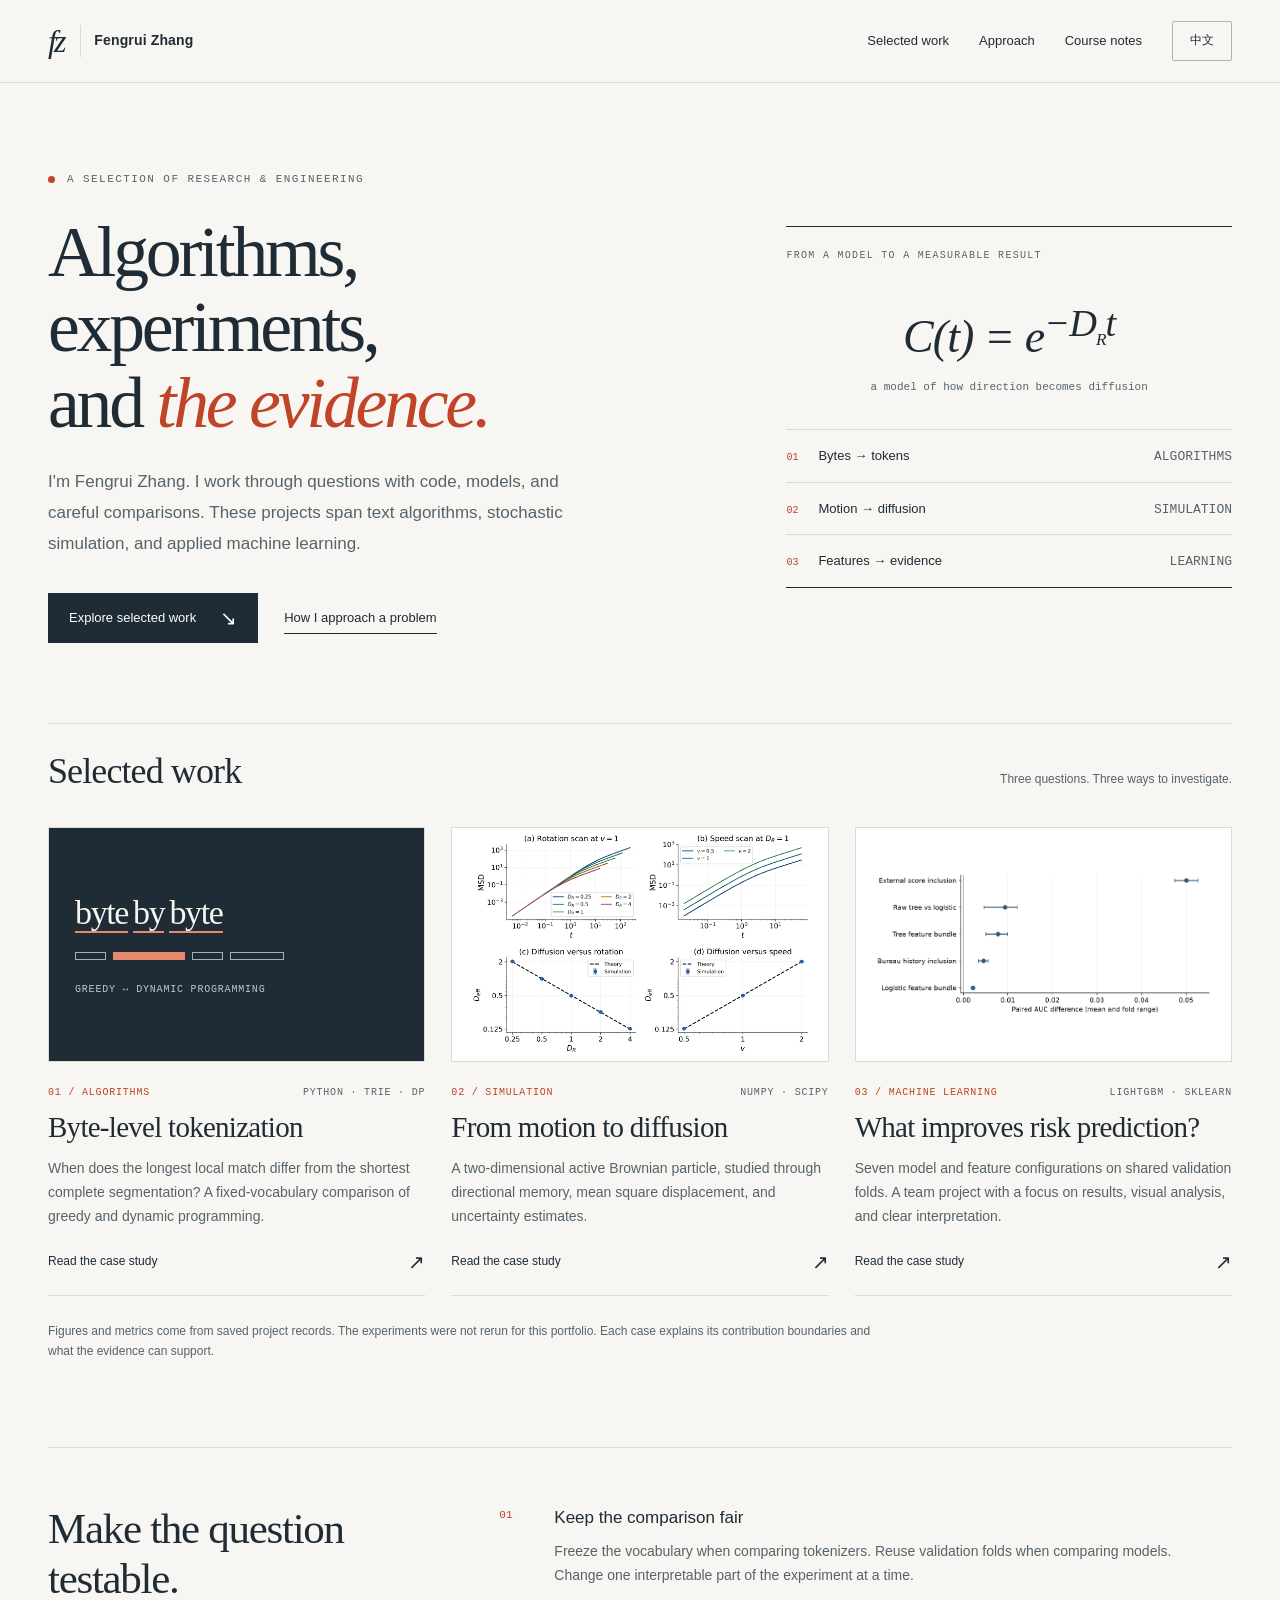
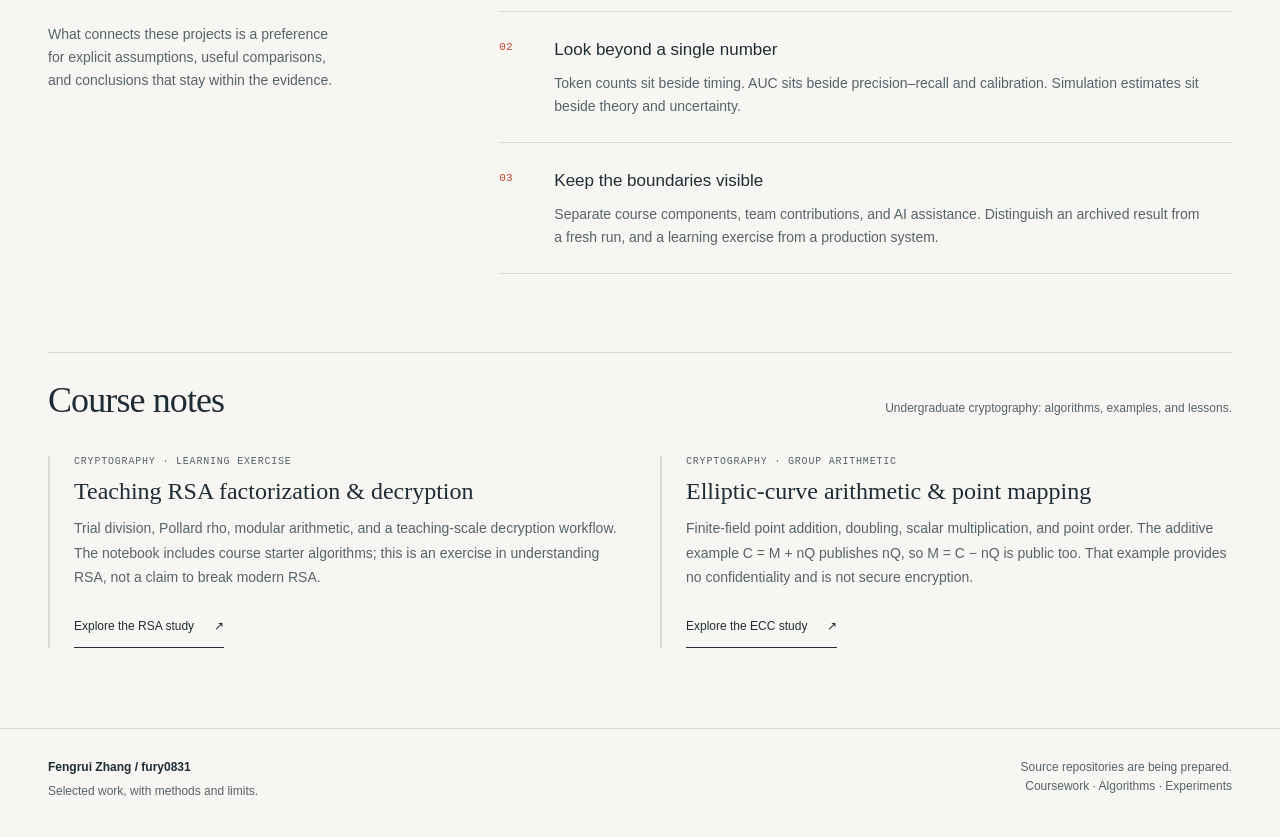
==== index.html @ 720e9038 "Publish approved bilingual portfolio" ====
<!doctype html>
<html lang="en"><head>
<meta charset="utf-8"><meta name="viewport" content="width=device-width, initial-scale=1">
<meta name="color-scheme" content="light">
<meta name="description" content="Selected work by Fengrui Zhang: tokenization algorithms, active Brownian particle simulation, and Home Credit model analysis." data-en="Selected work by Fengrui Zhang: tokenization algorithms, active Brownian particle simulation, and Home Credit model analysis." data-zh="Fengrui Zhang 的研究与工程作品：分词算法、主动布朗粒子模拟与 Home Credit 模型分析。">
<title>Fengrui Zhang — Selected work</title>
<link rel="icon" type="image/svg+xml" href="assets/favicon.svg">
<link rel="stylesheet" href="styles.css"><script src="app.js" defer></script>
</head><body data-title-en="Fengrui Zhang — Selected work" data-title-zh="Fengrui Zhang — 研究与工程作品集">
<a class="skip" href="#main"><span data-lang="en" lang="en">Skip to content</span><span data-lang="zh" lang="zh-CN">跳至正文</span></a>
<header class="site-header"><div class="wrap header-inner">
<a class="brand" href="index.html" aria-label="Fengrui Zhang — home" data-label-en="Fengrui Zhang — home" data-label-zh="Fengrui Zhang — 首页"><span class="brand-mark" aria-hidden="true">fz</span><span class="brand-name">Fengrui Zhang</span></a>
<nav class="main-nav" id="main-nav" aria-label="Main navigation" data-label-en="Main navigation" data-label-zh="主导航">
<a href="index.html#work"><span data-lang="en" lang="en">Selected work</span><span data-lang="zh" lang="zh-CN">精选项目</span></a><a href="index.html#approach"><span data-lang="en" lang="en">Approach</span><span data-lang="zh" lang="zh-CN">研究方法</span></a><a href="index.html#coursework"><span data-lang="en" lang="en">Course notes</span><span data-lang="zh" lang="zh-CN">课程专题</span></a>
</nav>
<button class="lang-toggle" type="button" data-language-toggle aria-label="切换为中文" lang="zh-CN">中文</button>
<button class="menu-toggle" type="button" data-menu-toggle aria-controls="main-nav" aria-expanded="false" aria-label="Open or close navigation"><svg width="20" height="20" viewBox="0 0 20 20" aria-hidden="true"><path d="M2 5h16M2 10h16M2 15h16" stroke="currentColor" stroke-width="1.5"/></svg></button>
</div></header>
<noscript><p class="no-js-message">This page is available in English without JavaScript. Enable JavaScript for the Chinese translation and mobile menu. / 开启 JavaScript 可使用中文切换与手机导航。</p></noscript>
<main id="main" class="wrap" tabindex="-1">
<section class="hero" aria-labelledby="hero-title"><div><div class="eyebrow"><span data-lang="en" lang="en">A selection of research & engineering</span><span data-lang="zh" lang="zh-CN">研究与工程作品选集</span></div><h1 id="hero-title"><span data-lang="en" lang="en">Algorithms,<br>experiments,<br>and <em>the evidence.</em></span><span data-lang="zh" lang="zh-CN">从算法与实验，<br>走向<em>有依据的结论。</em></span></h1><p class="hero-intro"><span data-lang="en" lang="en">I'm Fengrui Zhang. I work through questions with code, models, and careful comparisons. These projects span text algorithms, stochastic simulation, and applied machine learning.</span><span data-lang="zh" lang="zh-CN">我是 Fengrui Zhang。我用代码、模型和对照实验研究问题。这里记录字节级分词、随机过程模拟与应用机器学习中的探索。</span></p><div class="hero-actions"><a class="button" href="#work"><span data-lang="en" lang="en">Explore selected work</span><span data-lang="zh" lang="zh-CN">浏览精选项目</span><span class="arrow" aria-hidden="true">↘</span></a><a class="text-link" href="#approach"><span data-lang="en" lang="en">How I approach a problem</span><span data-lang="zh" lang="zh-CN">我如何研究问题</span></a></div></div><div class="index-board"><div class="board-label"><span data-lang="en" lang="en">From a model to a measurable result</span><span data-lang="zh" lang="zh-CN">从模型到可衡量的结果</span></div><div class="board-equation" aria-label="Direction correlation C of t equals exponential of minus rotational diffusion rate times t" data-label-en="Direction correlation C of t equals exponential of minus rotational diffusion rate times t" data-label-zh="方向自相关 C(t) 等于 e 的负旋转扩散率乘时间次方">C(t) = e<sup>−D<sub>R</sub>t</sup></div><div class="board-note"><span data-lang="en" lang="en">a model of how direction becomes diffusion</span><span data-lang="zh" lang="zh-CN">方向的随机变化，如何带来扩散</span></div><a class="board-row" href="projects/tokenizer.html"><b>01</b><span><span data-lang="en" lang="en">Bytes → tokens</span><span data-lang="zh" lang="zh-CN">字节 → token</span></span><small><span data-lang="en" lang="en">ALGORITHMS</span><span data-lang="zh" lang="zh-CN">算法</span></small></a><a class="board-row" href="projects/active-brownian.html"><b>02</b><span><span data-lang="en" lang="en">Motion → diffusion</span><span data-lang="zh" lang="zh-CN">运动 → 扩散</span></span><small><span data-lang="en" lang="en">SIMULATION</span><span data-lang="zh" lang="zh-CN">模拟</span></small></a><a class="board-row" href="projects/home-credit.html"><b>03</b><span><span data-lang="en" lang="en">Features → evidence</span><span data-lang="zh" lang="zh-CN">特征 → 证据</span></span><small><span data-lang="en" lang="en">LEARNING</span><span data-lang="zh" lang="zh-CN">机器学习</span></small></a></div></section>
<section class="work" id="work" aria-labelledby="work-title"><div class="section-head"><h2 id="work-title"><span data-lang="en" lang="en">Selected work</span><span data-lang="zh" lang="zh-CN">精选项目</span></h2><p><span data-lang="en" lang="en">Three questions. Three ways to investigate.</span><span data-lang="zh" lang="zh-CN">三个问题，三种研究路径。</span></p></div><div class="project-grid">
<a class="project-card" href="projects/tokenizer.html"><div class="card-visual token-visual" aria-hidden="true"><div class="token-word"><span>byte</span><span>by</span><span>byte</span></div><div class="token-route"><i></i><i></i><i></i><i></i></div><div class="token-caption">GREEDY ↔ DYNAMIC PROGRAMMING</div></div><div class="card-meta"><b>01 / <span data-lang="en" lang="en">Algorithms</span><span data-lang="zh" lang="zh-CN">算法</span></b><span>Python · Trie · DP</span></div><h3><span data-lang="en" lang="en">Byte-level tokenization</span><span data-lang="zh" lang="zh-CN">字节级分词</span></h3><p><span data-lang="en" lang="en">When does the longest local match differ from the shortest complete segmentation? A fixed-vocabulary comparison of greedy and dynamic programming.</span><span data-lang="zh" lang="zh-CN">局部最长匹配，是否也带来全局最少 token？在固定词表下比较贪心与动态规划的取舍。</span></p><div class="card-footer"><span><span data-lang="en" lang="en">Read the case study</span><span data-lang="zh" lang="zh-CN">阅读案例</span></span><span class="arrow" aria-hidden="true">↗</span></div></a>
<a class="project-card" href="projects/active-brownian.html"><div class="card-visual"><img src="assets/abp-msd.png" loading="eager" alt="Saved simulation curves and theoretical diffusion scaling for an active Brownian particle." data-alt-en="Saved simulation curves and theoretical diffusion scaling for an active Brownian particle." data-alt-zh="主动布朗粒子的已有模拟曲线与理论扩散标度对照图。"></div><div class="card-meta"><b>02 / <span data-lang="en" lang="en">Simulation</span><span data-lang="zh" lang="zh-CN">随机模拟</span></b><span>NumPy · SciPy</span></div><h3><span data-lang="en" lang="en">From motion to diffusion</span><span data-lang="zh" lang="zh-CN">从运动到扩散</span></h3><p><span data-lang="en" lang="en">A two-dimensional active Brownian particle, studied through directional memory, mean square displacement, and uncertainty estimates.</span><span data-lang="zh" lang="zh-CN">通过方向记忆、均方位移与不确定性估计，研究二维主动布朗粒子的扩散行为。</span></p><div class="card-footer"><span><span data-lang="en" lang="en">Read the case study</span><span data-lang="zh" lang="zh-CN">阅读案例</span></span><span class="arrow" aria-hidden="true">↗</span></div></a>
<a class="project-card" href="projects/home-credit.html"><div class="card-visual"><img src="assets/credit-feature-gains.png" loading="eager" alt="Paired ROC-AUC gains from five model and feature comparisons in Home Credit." data-alt-en="Paired ROC-AUC gains from five model and feature comparisons in Home Credit." data-alt-zh="Home Credit 五项模型与特征对照的配对 ROC-AUC 增益。"></div><div class="card-meta"><b>03 / <span data-lang="en" lang="en">Machine learning</span><span data-lang="zh" lang="zh-CN">机器学习</span></b><span>LightGBM · sklearn</span></div><h3><span data-lang="en" lang="en">What improves risk prediction?</span><span data-lang="zh" lang="zh-CN">什么改善了风险预测？</span></h3><p><span data-lang="en" lang="en">Seven model and feature configurations on shared validation folds. A team project with a focus on results, visual analysis, and clear interpretation.</span><span data-lang="zh" lang="zh-CN">在相同验证划分上比较七种模型与特征配置。团队项目中，我负责结果分析、图表与成果整合。</span></p><div class="card-footer"><span><span data-lang="en" lang="en">Read the case study</span><span data-lang="zh" lang="zh-CN">阅读案例</span></span><span class="arrow" aria-hidden="true">↗</span></div></a>
</div><p class="work-note"><span data-lang="en" lang="en">Figures and metrics come from saved project records. The experiments were not rerun for this portfolio. Each case explains its contribution boundaries and what the evidence can support.</span><span data-lang="zh" lang="zh-CN">图表与指标来自项目已有记录；制作作品集时未重新运行实验。各案例均说明贡献范围，以及现有证据能支持的结论。</span></p></section>
<section class="practice" id="approach" aria-labelledby="approach-title"><div><h2 id="approach-title"><span data-lang="en" lang="en">Make the question<br>testable.</span><span data-lang="zh" lang="zh-CN">让问题<br>可以被检验。</span></h2><p class="practice-intro"><span data-lang="en" lang="en">What connects these projects is a preference for explicit assumptions, useful comparisons, and conclusions that stay within the evidence.</span><span data-lang="zh" lang="zh-CN">这些项目共同关注明确的假设、有意义的对照，以及与证据相称的结论。</span></p></div><div>
<div class="principle"><span>01</span><div><h3><span data-lang="en" lang="en">Keep the comparison fair</span><span data-lang="zh" lang="zh-CN">让对照公平</span></h3><p><span data-lang="en" lang="en">Freeze the vocabulary when comparing tokenizers. Reuse validation folds when comparing models. Change one interpretable part of the experiment at a time.</span><span data-lang="zh" lang="zh-CN">比较分词策略时固定词表，比较模型时共用验证划分，让实验的变化具有可解释性。</span></p></div></div>
<div class="principle"><span>02</span><div><h3><span data-lang="en" lang="en">Look beyond a single number</span><span data-lang="zh" lang="zh-CN">不只看一个数字</span></h3><p><span data-lang="en" lang="en">Token counts sit beside timing. AUC sits beside precision–recall and calibration. Simulation estimates sit beside theory and uncertainty.</span><span data-lang="zh" lang="zh-CN">token 数与耗时一起看，AUC 与精确率、召回率和校准一起看，模拟估计与理论及不确定性一起看。</span></p></div></div>
<div class="principle"><span>03</span><div><h3><span data-lang="en" lang="en">Keep the boundaries visible</span><span data-lang="zh" lang="zh-CN">说明工作的边界</span></h3><p><span data-lang="en" lang="en">Separate course components, team contributions, and AI assistance. Distinguish an archived result from a fresh run, and a learning exercise from a production system.</span><span data-lang="zh" lang="zh-CN">区分课程复用、团队贡献和 AI 辅助；分清已有结果与新运行，也分清学习实验与生产系统。</span></p></div></div>
</div></section>
<section class="coursework" id="coursework" aria-labelledby="course-title"><div class="section-head"><h2 id="course-title"><span data-lang="en" lang="en">Course notes</span><span data-lang="zh" lang="zh-CN">课程专题</span></h2><p><span data-lang="en" lang="en">Undergraduate cryptography: algorithms, examples, and lessons.</span><span data-lang="zh" lang="zh-CN">本科密码学：算法、示例与学习反思。</span></p></div><div class="course-grid"><article class="course-item"><div class="course-label"><span data-lang="en" lang="en">Cryptography · Learning exercise</span><span data-lang="zh" lang="zh-CN">密码学 · 学习实验</span></div><h3><span data-lang="en" lang="en">Teaching RSA factorization & decryption</span><span data-lang="zh" lang="zh-CN">教学 RSA 分解与解密</span></h3><p><span data-lang="en" lang="en">Trial division, Pollard rho, modular arithmetic, and a teaching-scale decryption workflow. The notebook includes course starter algorithms; this is an exercise in understanding RSA, not a claim to break modern RSA.</span><span data-lang="zh" lang="zh-CN">试除、Pollard rho、模运算与教学规模的解密流程。Notebook 包含课程起始算法，用于理解 RSA，不代表能够攻破现代 RSA。</span></p><a class="course-link" href="projects/rsa.html"><span data-lang="en" lang="en">Explore the RSA study</span><span data-lang="zh" lang="zh-CN">阅读 RSA 专题</span><span aria-hidden="true">↗</span></a></article><article class="course-item"><div class="course-label"><span data-lang="en" lang="en">Cryptography · Group arithmetic</span><span data-lang="zh" lang="zh-CN">密码学 · 群运算</span></div><h3><span data-lang="en" lang="en">Elliptic-curve arithmetic & point mapping</span><span data-lang="zh" lang="zh-CN">椭圆曲线群运算与点映射</span></h3><p><span data-lang="en" lang="en">Finite-field point addition, doubling, scalar multiplication, and point order. The additive example C = M + nQ publishes nQ, so M = C − nQ is public too. That example provides no confidentiality and is not secure encryption.</span><span data-lang="zh" lang="zh-CN">有限域点加、倍点、标量乘与点阶计算。加法示例 C = M + nQ 中的 nQ 是公开的，因此任何人都可计算 M = C − nQ；该示例不提供保密性。</span></p><a class="course-link" href="projects/ecc.html"><span data-lang="en" lang="en">Explore the ECC study</span><span data-lang="zh" lang="zh-CN">阅读 ECC 专题</span><span aria-hidden="true">↗</span></a></article></div></section>
</main>
<footer class="site-footer"><div class="wrap footer-inner"><div><div class="footer-name">Fengrui Zhang <span aria-hidden="true">/</span> fury0831</div><div class="footer-note"><span data-lang="en" lang="en">Selected work, with methods and limits.</span><span data-lang="zh" lang="zh-CN">呈现作品，也说明方法与边界。</span></div></div><div class="footer-end"><span data-lang="en" lang="en">Source repositories are being prepared.</span><span data-lang="zh" lang="zh-CN">源码仓库正在整理。</span><br><span data-lang="en" lang="en">Coursework · Algorithms · Experiments</span><span data-lang="zh" lang="zh-CN">课程研究 · 算法 · 实验</span></div></div></footer>
</body></html>
---- styles.css ----
@font-face{font-family:LocalSerif;src:local('Iowan Old Style'),local('Palatino Linotype'),local('Georgia');font-display:swap}
:root{--paper:#f7f6f2;--white:#fff;--ink:#202c35;--muted:#56636b;--line:#d7dcd9;--accent:#bf4428;--blue:#315c76;--soft:#e8eeed;--serif:LocalSerif,Georgia,'Songti SC',serif;--sans:-apple-system,BlinkMacSystemFont,'Segoe UI','PingFang SC','Microsoft YaHei',sans-serif;--mono:'SFMono-Regular',Consolas,monospace;scroll-behavior:smooth;scroll-padding-top:100px}
*{box-sizing:border-box}body{margin:0;background:var(--paper);color:var(--ink);font:16px/1.65 var(--sans);-webkit-font-smoothing:antialiased}html[lang=en] [data-lang=zh],html[lang=zh-CN] [data-lang=en]{display:none!important}a{color:inherit;text-decoration:none}button{font:inherit;color:inherit}button,a{-webkit-tap-highlight-color:transparent}button{cursor:pointer}a:focus-visible,button:focus-visible,summary:focus-visible{outline:3px solid var(--accent);outline-offset:5px}img,svg{max-width:100%;height:auto}img{display:block}p,h1,h2,h3,h4,figure{margin:0}p+p{margin-top:1rem}ul{padding-left:1.2rem;margin:0}li+li{margin-top:.55rem}h1,h2,h3,h4{font-weight:500}p{text-wrap:pretty}::selection{background:#f1c4b2}.wrap{width:min(1240px,calc(100% - 96px));margin:auto}.skip{position:fixed;left:20px;top:-100px;background:var(--ink);color:white;padding:12px 20px;z-index:100}.skip:focus{top:16px}.site-header{position:sticky;top:0;z-index:20;background:rgba(247,246,242,.96);backdrop-filter:blur(12px);border-bottom:1px solid var(--line)}.header-inner{height:82px;display:flex;align-items:center;gap:30px}.brand{display:flex;align-items:center;gap:13px;margin-right:auto}.brand-mark{font:italic 32px/1 var(--serif);letter-spacing:-3px;border-right:1px solid var(--line);padding-right:17px}.brand-name{font-size:14px;font-weight:600;letter-spacing:.01em}.main-nav{display:flex;gap:30px;font-size:13px}.main-nav a{padding:8px 0;border-bottom:1px solid transparent}.main-nav a:hover{border-color:var(--accent)}.lang-toggle{border:1px solid #aab4b6;background:transparent;border-radius:2px;min-width:60px;padding:8px 13px;font-size:12px;min-height:40px}.lang-toggle:hover{background:var(--soft)}.menu-toggle{display:none;background:none;border:0;padding:10px;min-height:44px}.eyebrow{font:11px/1.5 var(--mono);text-transform:uppercase;letter-spacing:.13em;color:var(--muted);display:flex;align-items:center;gap:12px}.eyebrow:before{content:'';width:7px;height:7px;display:inline-block;background:var(--accent);border-radius:50%}.hero{display:grid;grid-template-columns:1.5fr 1fr;gap:70px;padding:88px 0 80px;align-items:center}.hero h1{font:clamp(48px,5.6vw,78px)/1.06 var(--serif);letter-spacing:-.045em;margin:26px 0}.hero h1 em{font-weight:400;color:var(--accent)}.hero-intro{max-width:540px;font-size:17px;line-height:1.8;color:var(--muted)}.hero-actions{display:flex;align-items:center;gap:26px;margin-top:34px}.button{display:inline-flex;align-items:center;justify-content:center;gap:24px;padding:13px 20px;background:var(--ink);color:white;font-size:13px;min-height:48px;border:1px solid var(--ink)}.button:hover{background:var(--blue);border-color:var(--blue)}.text-link{font-size:13px;border-bottom:1px solid currentColor;padding:5px 0}.arrow{font-size:20px;line-height:1}.index-board{border-top:1px solid var(--ink);border-bottom:1px solid var(--ink);padding:23px 0 0;position:relative}.board-label{font:10px var(--mono);text-transform:uppercase;letter-spacing:.13em;color:var(--muted)}.board-equation{font:italic 46px/1.3 var(--serif);letter-spacing:-.02em;text-align:center;padding:38px 8px 12px}.board-equation sub{font-size:45%}.board-note{text-align:center;font:11px/1.5 var(--mono);color:var(--muted);padding-bottom:34px}.board-row{display:flex;align-items:baseline;gap:20px;padding:15px 0;border-top:1px solid var(--line)}.board-row b{font:10px var(--mono);color:var(--accent)}.board-row span{font-size:13px}.board-row small{margin-left:auto;color:var(--muted);font:10px var(--mono)}.section-head{border-top:1px solid var(--line);padding-top:26px;margin-bottom:34px;display:flex;align-items:baseline;justify-content:space-between;gap:25px}.section-head h2{font:36px/1.2 var(--serif);letter-spacing:-.025em}.section-head p{font-size:12px;color:var(--muted)}.work{padding-bottom:86px}.project-grid{display:grid;grid-template-columns:repeat(3,minmax(0,1fr));gap:26px}.project-card{display:flex;flex-direction:column;border-bottom:1px solid var(--line);padding-bottom:23px}.card-visual{height:235px;background:white;display:flex;align-items:center;justify-content:center;border:1px solid var(--line);overflow:hidden;transition:border-color .2s}.card-visual img{width:100%;padding:15px}.project-card:hover .card-visual{border-color:var(--accent)}.token-visual{background:var(--ink);color:#f6f5ef;padding:26px;position:relative;align-items:flex-start;justify-content:center;flex-direction:column}.token-word{font:34px/1.2 var(--serif);letter-spacing:-.04em}.token-word span{border-bottom:2px solid #e58a6d;margin-right:5px}.token-caption{font:10px var(--mono);color:#b8c8d1;margin-top:24px;letter-spacing:.08em}.token-route{display:flex;gap:7px;margin-top:18px}.token-route i{display:block;width:31px;height:8px;border:1px solid #9eb1bc}.token-route i:nth-child(2){background:#e58a6d;border-color:#e58a6d;width:72px}.token-route i:nth-child(4){width:54px}.card-meta{display:flex;justify-content:space-between;gap:12px;margin:23px 0 11px;font:10px/1.5 var(--mono);text-transform:uppercase;letter-spacing:.08em;color:var(--muted)}.card-meta b{color:var(--accent);font-weight:400}.project-card h3{font:29px/1.15 var(--serif);letter-spacing:-.025em;margin-bottom:13px}.project-card p{font-size:14px;color:var(--muted);line-height:1.7;flex-grow:1}.card-footer{display:flex;justify-content:space-between;align-items:center;padding-top:23px;font-size:12px;font-weight:500}.work-note{margin-top:25px;max-width:850px;font-size:12px;line-height:1.7;color:var(--muted)}.practice{display:grid;grid-template-columns:.8fr 1.6fr;gap:85px;padding:56px 0 78px;border-top:1px solid var(--line)}.practice h2{font:43px/1.15 var(--serif);letter-spacing:-.03em}.practice-intro{font-size:14px;color:var(--muted);margin-top:20px;max-width:300px}.principle{display:grid;grid-template-columns:40px 1fr;gap:15px;border-bottom:1px solid var(--line);padding:0 0 24px;margin-bottom:24px}.principle:last-child{margin:0}.principle>span{font:11px var(--mono);color:var(--accent);padding-top:5px}.principle h3{font-size:17px;margin-bottom:8px}.principle p{font-size:14px;color:var(--muted);max-width:650px}.coursework{padding-bottom:80px}.course-grid{display:grid;grid-template-columns:1fr 1fr;gap:40px}.course-item{border-left:2px solid var(--line);padding-left:24px}.course-item h3{font:24px/1.2 var(--serif);margin:10px 0}.course-item p{color:var(--muted);font-size:14px;line-height:1.75}.course-label{font:10px var(--mono);color:var(--muted);letter-spacing:.08em;text-transform:uppercase}.site-footer{border-top:1px solid var(--line);padding:29px 0 35px}.footer-inner{display:flex;justify-content:space-between;gap:25px;align-items:flex-start;font-size:12px}.footer-name{font-weight:600}.footer-note{color:var(--muted);margin-top:5px}.footer-end{color:var(--muted);text-align:right}.back-link{display:inline-flex;gap:12px;align-items:center;font-size:12px;color:var(--muted);margin-top:32px}.back-link:hover{color:var(--accent)}.case-hero{padding:54px 0 49px;max-width:1000px}.case-hero h1{font:clamp(42px,5vw,68px)/1.08 var(--serif);letter-spacing:-.04em;margin:22px 0}.case-lead{font-size:19px;line-height:1.7;color:var(--muted);max-width:850px}.case-tags{display:flex;gap:10px;flex-wrap:wrap;margin-top:27px}.tag{font:10px/1.5 var(--mono);letter-spacing:.02em;padding:6px 10px;border:1px solid var(--line);border-radius:2px;color:var(--muted)}.case-overview{display:grid;grid-template-columns:1.55fr 1fr;gap:65px;border-top:1px solid var(--line);border-bottom:1px solid var(--line);padding:32px 0;margin-bottom:60px}.label{font:10px/1.6 var(--mono);text-transform:uppercase;letter-spacing:.11em;color:var(--muted);margin-bottom:12px}.case-overview p{font-size:15px;line-height:1.8}.case-role{padding-left:30px;border-left:1px solid var(--line)}.status{display:inline-flex;align-items:center;gap:8px;font:11px var(--mono);color:var(--muted);margin-top:15px}.status:before{content:'';width:6px;height:6px;background:#9a713e;border-radius:50%}.case-section{margin-bottom:65px}.case-section h2{font:34px/1.2 var(--serif);letter-spacing:-.025em;margin-bottom:22px}.case-section>p{max-width:850px;color:var(--muted);font-size:15px;line-height:1.8}.case-section .section-title-row{display:flex;justify-content:space-between;align-items:baseline;gap:20px}.evidence{background:white;border:1px solid var(--line);padding:26px;margin:25px 0 0}.evidence img{width:100%;max-height:580px;object-fit:contain}.evidence figcaption{border-top:1px solid var(--line);padding-top:17px;margin-top:20px;font-size:12px;line-height:1.8;color:var(--muted)}.figure-label{font:10px var(--mono);color:var(--accent);letter-spacing:.08em;margin-bottom:9px}.metrics{display:grid;grid-template-columns:repeat(3,minmax(0,1fr));gap:25px;margin:27px 0}.metric{border-top:2px solid var(--ink);padding-top:17px}.metric strong{display:block;font:38px/1.2 var(--serif);letter-spacing:-.03em}.metric p{font-size:12px;color:var(--muted);margin-top:7px}.method-grid{display:grid;grid-template-columns:repeat(3,minmax(0,1fr));gap:32px;margin-top:27px}.method-item{border-top:1px solid var(--line);padding-top:20px}.method-item b{font:11px var(--mono);color:var(--accent)}.method-item h3{font-size:16px;margin:14px 0 10px}.method-item p{font-size:14px;color:var(--muted)}.case-two-col{display:grid;grid-template-columns:1fr 1fr;gap:45px}.case-two-col h2{font-size:29px}.case-two-col li{font-size:14px;color:var(--muted);line-height:1.8}.evidence-note{font-size:12px!important;line-height:1.8!important;color:var(--muted);padding-top:18px}.result-table{border-collapse:collapse;width:100%;font-size:14px;margin:25px 0}.result-table th{text-align:left;font-size:11px;color:var(--muted);font-weight:500;letter-spacing:.03em}.result-table th,.result-table td{padding:14px 12px;border-bottom:1px solid var(--line)}.result-table th:first-child,.result-table td:first-child{padding-left:0}.result-table td:last-child,.result-table th:last-child{text-align:right}.result-table tr:last-child td{border-bottom:1px solid var(--ink)}.table-wrap{overflow-x:auto}.comparison-plot{padding:30px 20px}.plot-block+.plot-block{margin-top:33px}.plot-title{font-size:14px;margin-bottom:15px}.plot-row{display:grid;grid-template-columns:75px 1fr 100px;gap:15px;align-items:center;margin:12px 0;font:12px var(--mono)}.plot-bar-wrap{height:25px;background:#f0f2f1}.plot-bar{height:25px;background:var(--ink)}.plot-bar.dp{background:var(--accent)}.plot-row>span:last-child{text-align:right}.plot-key{font-size:11px;color:var(--muted);padding-top:10px}.next-project{border-top:1px solid var(--line);padding:32px 0 52px;display:flex;align-items:center;justify-content:space-between;gap:30px}.next-project small{font:10px var(--mono);text-transform:uppercase;letter-spacing:.1em;color:var(--muted)}.next-project h2{font:28px var(--serif);margin-top:7px}.next-project:hover h2{color:var(--accent)}.next-arrow{font:36px var(--serif)}.no-js-message{font-size:12px;padding:10px;text-align:center;background:var(--soft)}
.figure-link{display:inline-block;margin-top:10px;color:var(--blue);text-decoration:underline;text-underline-offset:3px;padding:5px 0;min-height:32px}
.course-link{display:inline-flex;align-items:center;gap:20px;margin-top:18px;padding:8px 0;font-size:12px;border-bottom:1px solid var(--ink);min-height:40px}.course-link:hover{color:var(--accent);border-color:var(--accent)}.crypto-methods{grid-template-columns:repeat(2,minmax(0,1fr))}
.algorithm-flow{display:grid;grid-template-columns:repeat(4,minmax(0,1fr));gap:30px;list-style:none;padding:0;margin:30px 0}.algorithm-flow li{margin:0;padding:20px 0 0;border-top:2px solid var(--ink);position:relative}.algorithm-flow li:not(:last-child):after{content:'→';position:absolute;right:-24px;top:11px;font-size:21px;color:var(--accent)}.algorithm-flow .flow-number{font:11px var(--mono);color:var(--accent)}.algorithm-flow h3{font-size:16px;margin:12px 0 8px}.algorithm-flow p{font-size:13px;color:var(--muted);line-height:1.8}.algorithm-flow code{font-size:12px;overflow-wrap:anywhere}
.crypto-example{display:grid;grid-template-columns:1.1fr 1fr;gap:36px;padding:28px;background:white;border:1px solid var(--line);margin-top:26px}.crypto-example h3{font:25px/1.25 var(--serif);margin:10px 0 16px}.crypto-example p{font-size:14px;color:var(--muted);line-height:1.8}.formula-panel{background:var(--ink);color:var(--paper);padding:25px;display:flex;flex-direction:column;justify-content:center;gap:18px}.formula-panel code{display:block;font:15px/1.8 var(--mono);overflow-wrap:anywhere}.formula-panel .formula-small{font-size:11px;color:#c6d1d6}.math-rule{font:clamp(18px,2.4vw,30px)/1.6 var(--serif);padding:24px 0;border-top:1px solid var(--line);border-bottom:1px solid var(--line);margin:25px 0;text-align:center;overflow-wrap:anywhere}.learning-note{border-left:3px solid var(--accent);padding:6px 0 6px 25px;margin:26px 0}.learning-note h3{font:26px/1.3 var(--serif);margin-bottom:12px}.learning-note p{font-size:15px;color:var(--muted);max-width:900px}.example-source{font-size:11px!important;line-height:1.8!important;margin-top:17px!important;color:var(--muted)}.security-equation{font:clamp(20px,3vw,36px)/1.5 var(--serif);margin-top:23px;overflow-wrap:anywhere}.crypto-example .result-table{margin-top:12px}.crypto-example .result-table td{font-size:13px}
@media(max-width:760px){.algorithm-flow{grid-template-columns:1fr;gap:30px}.algorithm-flow li{padding-top:16px}.algorithm-flow li:not(:last-child):after{content:'↓';top:auto;right:0;bottom:-28px}.crypto-example{grid-template-columns:1fr;gap:20px;padding:20px}.formula-panel{padding:21px}.formula-panel code{font-size:13px}.learning-note{padding-left:18px}.learning-note h3{font-size:24px}.math-rule{font-size:22px;text-align:left}.course-link{min-height:44px}}
@media(min-width:1600px){.hero{padding-top:110px;padding-bottom:100px}.card-visual{height:250px}}
@media(max-width:1050px){.wrap{width:calc(100% - 64px)}.hero{gap:38px;padding:65px 0}.hero h1{font-size:58px}.hero-intro{font-size:16px}.project-grid{gap:20px}.card-visual{height:195px}.project-card h3{font-size:25px}.card-meta{font-size:9px}.practice{gap:45px}.case-overview{gap:35px}.main-nav{gap:22px}}
@media(max-width:760px){:root{scroll-padding-top:85px}.wrap{width:calc(100% - 40px)}.header-inner{height:70px;gap:12px}.brand-name{font-size:12px}.brand-mark{font-size:28px;padding-right:14px}.lang-toggle{padding:7px 10px;min-width:53px}.menu-toggle{display:block}.main-nav{display:none;position:absolute;top:70px;left:0;right:0;padding:16px 20px 24px;background:var(--paper);border-bottom:1px solid var(--line);flex-direction:column;gap:8px}.main-nav.is-open{display:flex}.main-nav a{padding:12px 0}.hero{display:block;padding:48px 0}.hero h1{font-size:55px;margin:23px 0}.hero-intro{font-size:16px}.hero-actions{gap:20px;margin-top:26px}.index-board{margin-top:45px;padding-top:18px}.board-equation{font-size:39px;padding-top:22px}.board-note{padding-bottom:23px}.board-row{padding:12px 0}.section-head{align-items:flex-start;flex-direction:column;gap:10px;margin-bottom:26px}.section-head h2{font-size:32px}.project-grid{grid-template-columns:1fr;gap:35px}.card-visual{height:250px}.card-visual img{max-height:250px;object-fit:contain;padding:18px}.project-card h3{font-size:31px}.card-meta{font-size:10px;margin-top:19px}.card-footer{padding-top:17px}.token-visual{padding:35px}.token-word{font-size:42px}.work{padding-bottom:58px}.practice{display:block;padding:40px 0 55px}.practice h2{font-size:36px}.practice-intro{max-width:none;margin-bottom:35px}.principle{grid-template-columns:25px 1fr;gap:12px}.course-grid{grid-template-columns:1fr;gap:30px}.coursework{padding-bottom:55px}.footer-inner{flex-direction:column;gap:18px}.footer-end{text-align:left}.case-hero{padding:37px 0 32px}.case-hero h1{font-size:46px;margin:18px 0}.case-lead{font-size:17px}.case-overview{grid-template-columns:1fr;gap:25px;padding:25px 0;margin-bottom:40px}.case-role{padding-left:0;padding-top:23px;border-left:0;border-top:1px solid var(--line)}.case-section{margin-bottom:45px}.case-section h2{font-size:30px}.case-section .section-title-row{display:block}.metrics{gap:15px}.metric strong{font-size:30px}.metric p{font-size:11px}.evidence{padding:16px;margin-top:22px}.evidence figcaption{font-size:11px;padding-top:14px;margin-top:14px}.method-grid{grid-template-columns:1fr;gap:22px}.method-item{display:grid;grid-template-columns:25px 1fr;gap:0 12px;padding-top:17px}.method-item b{grid-row:1/3;margin-top:4px}.method-item h3{margin:0 0 8px}.case-two-col{grid-template-columns:1fr;gap:30px}.comparison-plot{padding:9px 0}.plot-row{grid-template-columns:56px 1fr 76px;gap:8px;font-size:10px}.plot-title{font-size:13px}.plot-bar,.plot-bar-wrap{height:22px}.result-table{font-size:12px}.result-table th,.result-table td{padding:12px 7px}.result-table th{font-size:10px}.next-project h2{font-size:25px}.next-project{padding:27px 0 35px}}
@media(max-width:760px){html[lang=zh-CN] .hero h1{font-size:40px;line-height:1.28}}
@media(max-width:380px){.hero h1{font-size:47px}.hero-actions{gap:14px}.button{padding:12px 14px;gap:18px}.brand{gap:9px}.brand-name{font-size:11px}.header-inner{gap:7px}.wrap{width:calc(100% - 32px)}.case-hero h1{font-size:40px}.metrics{grid-template-columns:1fr}.metric strong{font-size:35px}html[lang=zh-CN] .hero h1{font-size:36px}}
@media(prefers-reduced-motion:reduce){:root{scroll-behavior:auto}*{transition:none!important}}
@media print{.site-header,.hero-actions,.next-project,.site-footer,.back-link{display:none}.wrap{width:100%}body{background:white;font-size:11pt}.case-hero{padding-top:0}figure,.metric{break-inside:avoid}.case-section{margin-bottom:25px}}
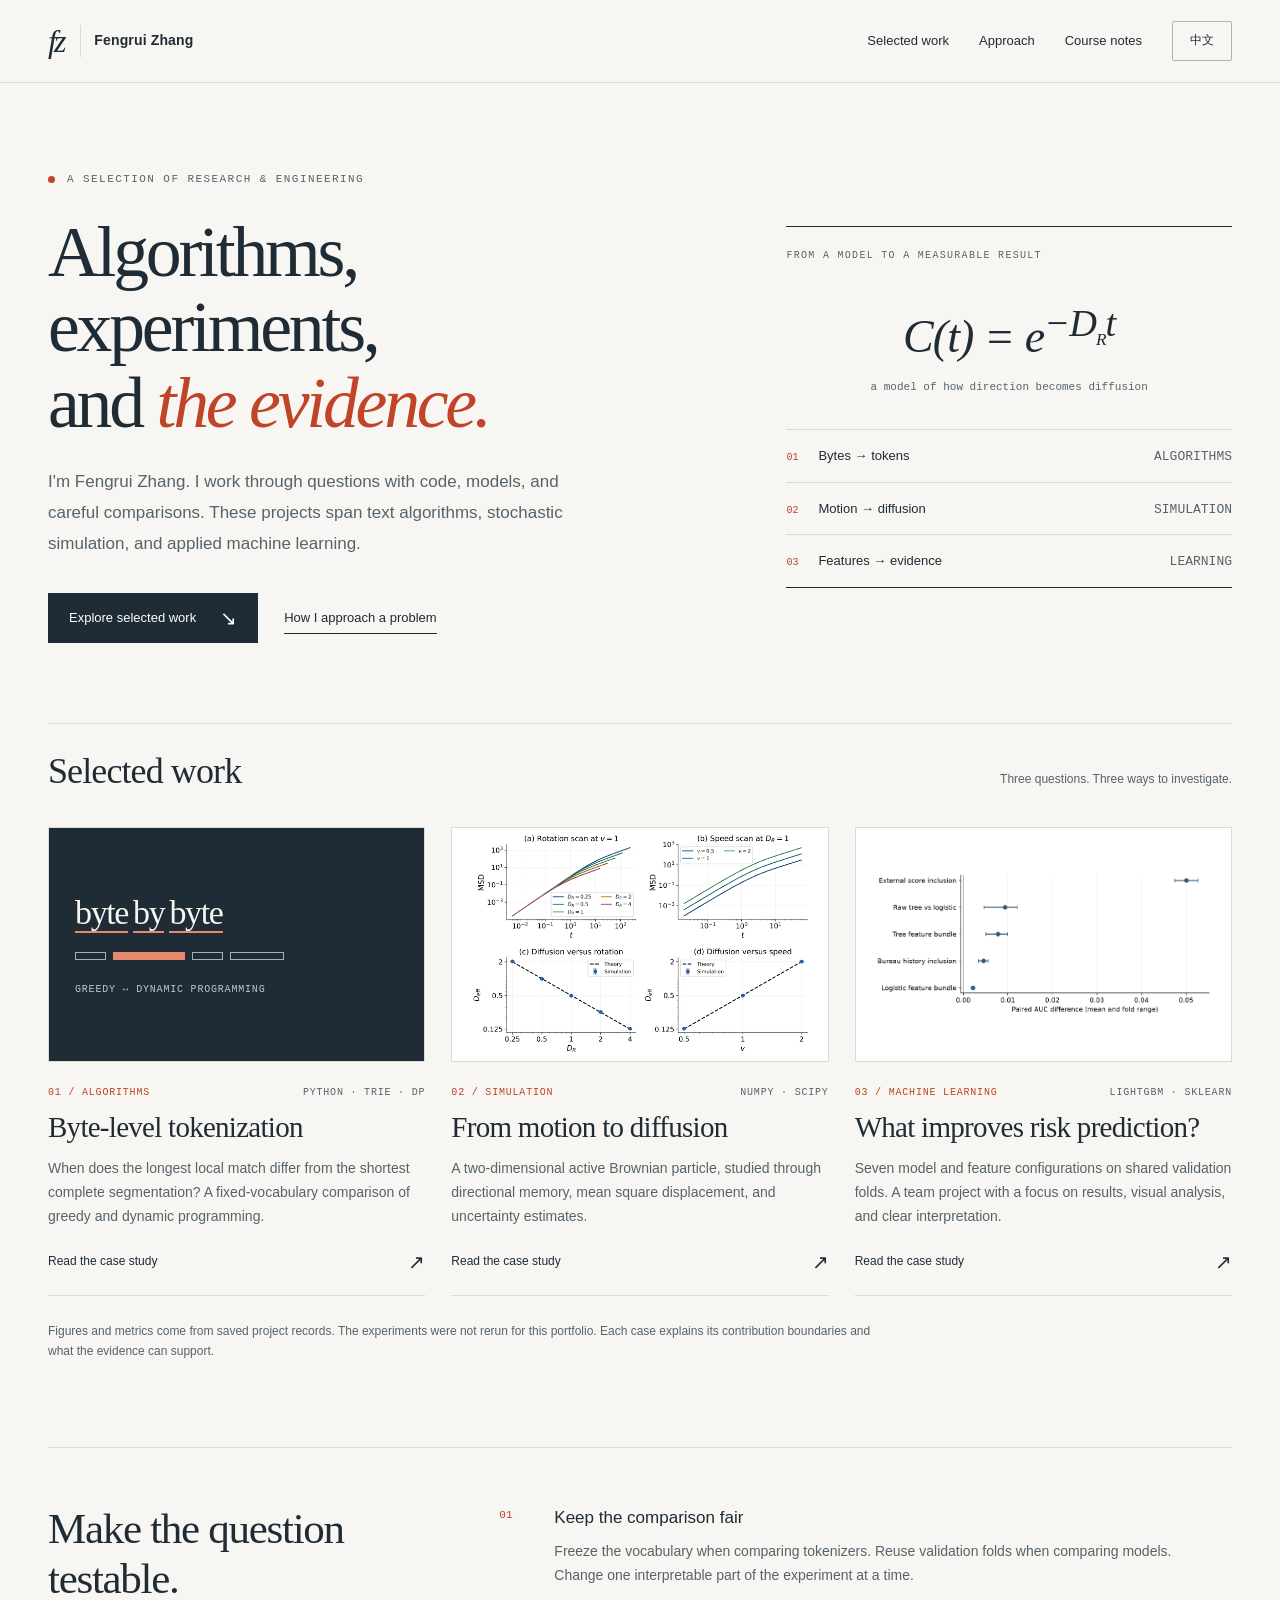
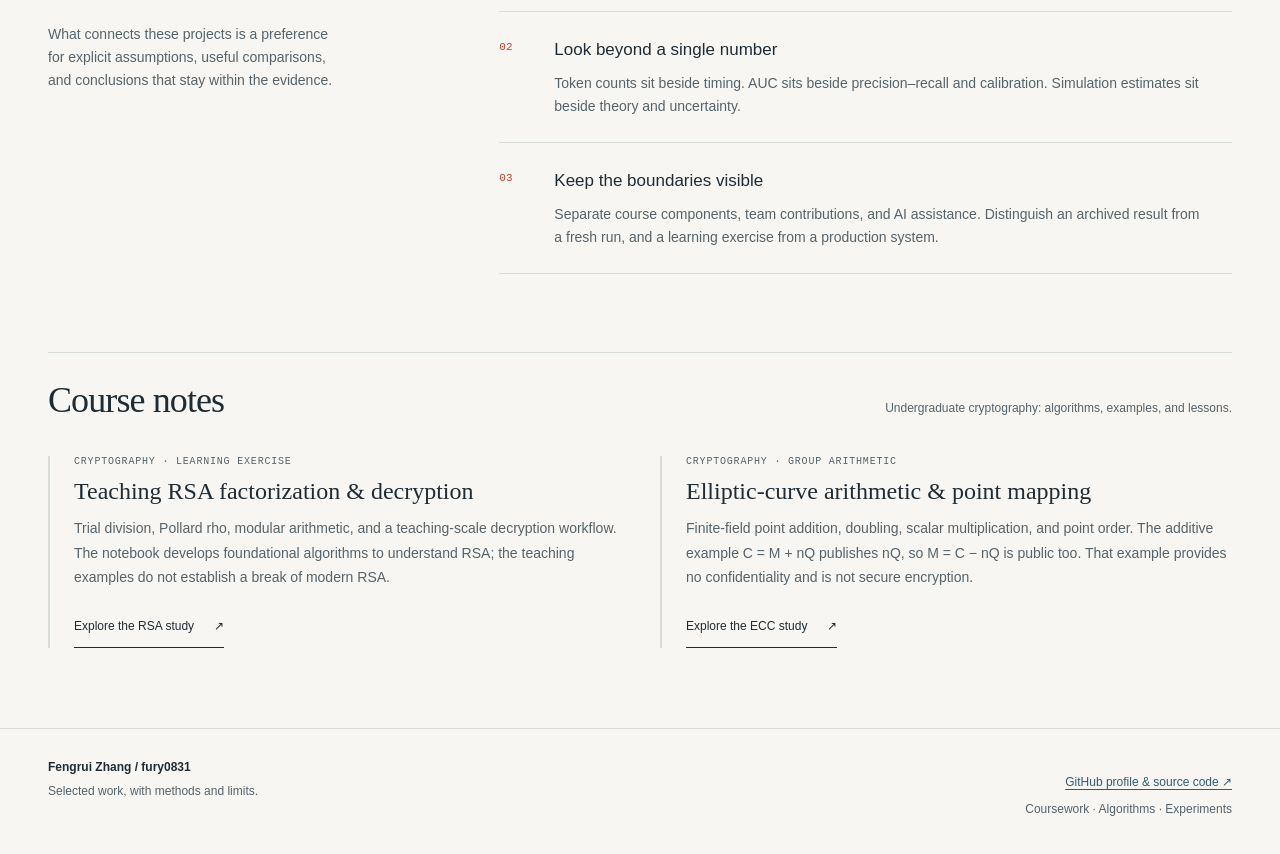
==== commit 180614f0: "Connect case studies to published MIT source repositories" ====
--- a/index.html
+++ b/index.html
@@ -29,7 +29,7 @@
 <div class="principle"><span>02</span><div><h3><span data-lang="en" lang="en">Look beyond a single number</span><span data-lang="zh" lang="zh-CN">不只看一个数字</span></h3><p><span data-lang="en" lang="en">Token counts sit beside timing. AUC sits beside precision–recall and calibration. Simulation estimates sit beside theory and uncertainty.</span><span data-lang="zh" lang="zh-CN">token 数与耗时一起看，AUC 与精确率、召回率和校准一起看，模拟估计与理论及不确定性一起看。</span></p></div></div>
 <div class="principle"><span>03</span><div><h3><span data-lang="en" lang="en">Keep the boundaries visible</span><span data-lang="zh" lang="zh-CN">说明工作的边界</span></h3><p><span data-lang="en" lang="en">Separate course components, team contributions, and AI assistance. Distinguish an archived result from a fresh run, and a learning exercise from a production system.</span><span data-lang="zh" lang="zh-CN">区分课程复用、团队贡献和 AI 辅助；分清已有结果与新运行，也分清学习实验与生产系统。</span></p></div></div>
 </div></section>
-<section class="coursework" id="coursework" aria-labelledby="course-title"><div class="section-head"><h2 id="course-title"><span data-lang="en" lang="en">Course notes</span><span data-lang="zh" lang="zh-CN">课程专题</span></h2><p><span data-lang="en" lang="en">Undergraduate cryptography: algorithms, examples, and lessons.</span><span data-lang="zh" lang="zh-CN">本科密码学：算法、示例与学习反思。</span></p></div><div class="course-grid"><article class="course-item"><div class="course-label"><span data-lang="en" lang="en">Cryptography · Learning exercise</span><span data-lang="zh" lang="zh-CN">密码学 · 学习实验</span></div><h3><span data-lang="en" lang="en">Teaching RSA factorization & decryption</span><span data-lang="zh" lang="zh-CN">教学 RSA 分解与解密</span></h3><p><span data-lang="en" lang="en">Trial division, Pollard rho, modular arithmetic, and a teaching-scale decryption workflow. The notebook includes course starter algorithms; this is an exercise in understanding RSA, not a claim to break modern RSA.</span><span data-lang="zh" lang="zh-CN">试除、Pollard rho、模运算与教学规模的解密流程。Notebook 包含课程起始算法，用于理解 RSA，不代表能够攻破现代 RSA。</span></p><a class="course-link" href="projects/rsa.html"><span data-lang="en" lang="en">Explore the RSA study</span><span data-lang="zh" lang="zh-CN">阅读 RSA 专题</span><span aria-hidden="true">↗</span></a></article><article class="course-item"><div class="course-label"><span data-lang="en" lang="en">Cryptography · Group arithmetic</span><span data-lang="zh" lang="zh-CN">密码学 · 群运算</span></div><h3><span data-lang="en" lang="en">Elliptic-curve arithmetic & point mapping</span><span data-lang="zh" lang="zh-CN">椭圆曲线群运算与点映射</span></h3><p><span data-lang="en" lang="en">Finite-field point addition, doubling, scalar multiplication, and point order. The additive example C = M + nQ publishes nQ, so M = C − nQ is public too. That example provides no confidentiality and is not secure encryption.</span><span data-lang="zh" lang="zh-CN">有限域点加、倍点、标量乘与点阶计算。加法示例 C = M + nQ 中的 nQ 是公开的，因此任何人都可计算 M = C − nQ；该示例不提供保密性。</span></p><a class="course-link" href="projects/ecc.html"><span data-lang="en" lang="en">Explore the ECC study</span><span data-lang="zh" lang="zh-CN">阅读 ECC 专题</span><span aria-hidden="true">↗</span></a></article></div></section>
+<section class="coursework" id="coursework" aria-labelledby="course-title"><div class="section-head"><h2 id="course-title"><span data-lang="en" lang="en">Course notes</span><span data-lang="zh" lang="zh-CN">课程专题</span></h2><p><span data-lang="en" lang="en">Undergraduate cryptography: algorithms, examples, and lessons.</span><span data-lang="zh" lang="zh-CN">本科密码学：算法、示例与学习反思。</span></p></div><div class="course-grid"><article class="course-item"><div class="course-label"><span data-lang="en" lang="en">Cryptography · Learning exercise</span><span data-lang="zh" lang="zh-CN">密码学 · 学习实验</span></div><h3><span data-lang="en" lang="en">Teaching RSA factorization & decryption</span><span data-lang="zh" lang="zh-CN">教学 RSA 分解与解密</span></h3><p><span data-lang="en" lang="en">Trial division, Pollard rho, modular arithmetic, and a teaching-scale decryption workflow. The notebook develops foundational algorithms to understand RSA; the teaching examples do not establish a break of modern RSA.</span><span data-lang="zh" lang="zh-CN">试除、Pollard rho、模运算与教学规模的解密流程。Notebook 展示基础算法如何支持 RSA 流程；教学示例不能证明能够攻破现代 RSA。</span></p><a class="course-link" href="projects/rsa.html"><span data-lang="en" lang="en">Explore the RSA study</span><span data-lang="zh" lang="zh-CN">阅读 RSA 专题</span><span aria-hidden="true">↗</span></a></article><article class="course-item"><div class="course-label"><span data-lang="en" lang="en">Cryptography · Group arithmetic</span><span data-lang="zh" lang="zh-CN">密码学 · 群运算</span></div><h3><span data-lang="en" lang="en">Elliptic-curve arithmetic & point mapping</span><span data-lang="zh" lang="zh-CN">椭圆曲线群运算与点映射</span></h3><p><span data-lang="en" lang="en">Finite-field point addition, doubling, scalar multiplication, and point order. The additive example C = M + nQ publishes nQ, so M = C − nQ is public too. That example provides no confidentiality and is not secure encryption.</span><span data-lang="zh" lang="zh-CN">有限域点加、倍点、标量乘与点阶计算。加法示例 C = M + nQ 中的 nQ 是公开的，因此任何人都可计算 M = C − nQ；该示例不提供保密性。</span></p><a class="course-link" href="projects/ecc.html"><span data-lang="en" lang="en">Explore the ECC study</span><span data-lang="zh" lang="zh-CN">阅读 ECC 专题</span><span aria-hidden="true">↗</span></a></article></div></section>
 </main>
-<footer class="site-footer"><div class="wrap footer-inner"><div><div class="footer-name">Fengrui Zhang <span aria-hidden="true">/</span> fury0831</div><div class="footer-note"><span data-lang="en" lang="en">Selected work, with methods and limits.</span><span data-lang="zh" lang="zh-CN">呈现作品，也说明方法与边界。</span></div></div><div class="footer-end"><span data-lang="en" lang="en">Source repositories are being prepared.</span><span data-lang="zh" lang="zh-CN">源码仓库正在整理。</span><br><span data-lang="en" lang="en">Coursework · Algorithms · Experiments</span><span data-lang="zh" lang="zh-CN">课程研究 · 算法 · 实验</span></div></div></footer>
+<footer class="site-footer"><div class="wrap footer-inner"><div><div class="footer-name">Fengrui Zhang <span aria-hidden="true">/</span> fury0831</div><div class="footer-note"><span data-lang="en" lang="en">Selected work, with methods and limits.</span><span data-lang="zh" lang="zh-CN">呈现作品，也说明方法与边界。</span></div></div><div class="footer-end"><a class="figure-link" href="https://github.com/fury0831"><span data-lang="en" lang="en">GitHub profile & source code ↗</span><span data-lang="zh" lang="zh-CN">GitHub 主页与源码 ↗</span></a><br><span data-lang="en" lang="en">Coursework · Algorithms · Experiments</span><span data-lang="zh" lang="zh-CN">课程研究 · 算法 · 实验</span></div></div></footer>
 </body></html>
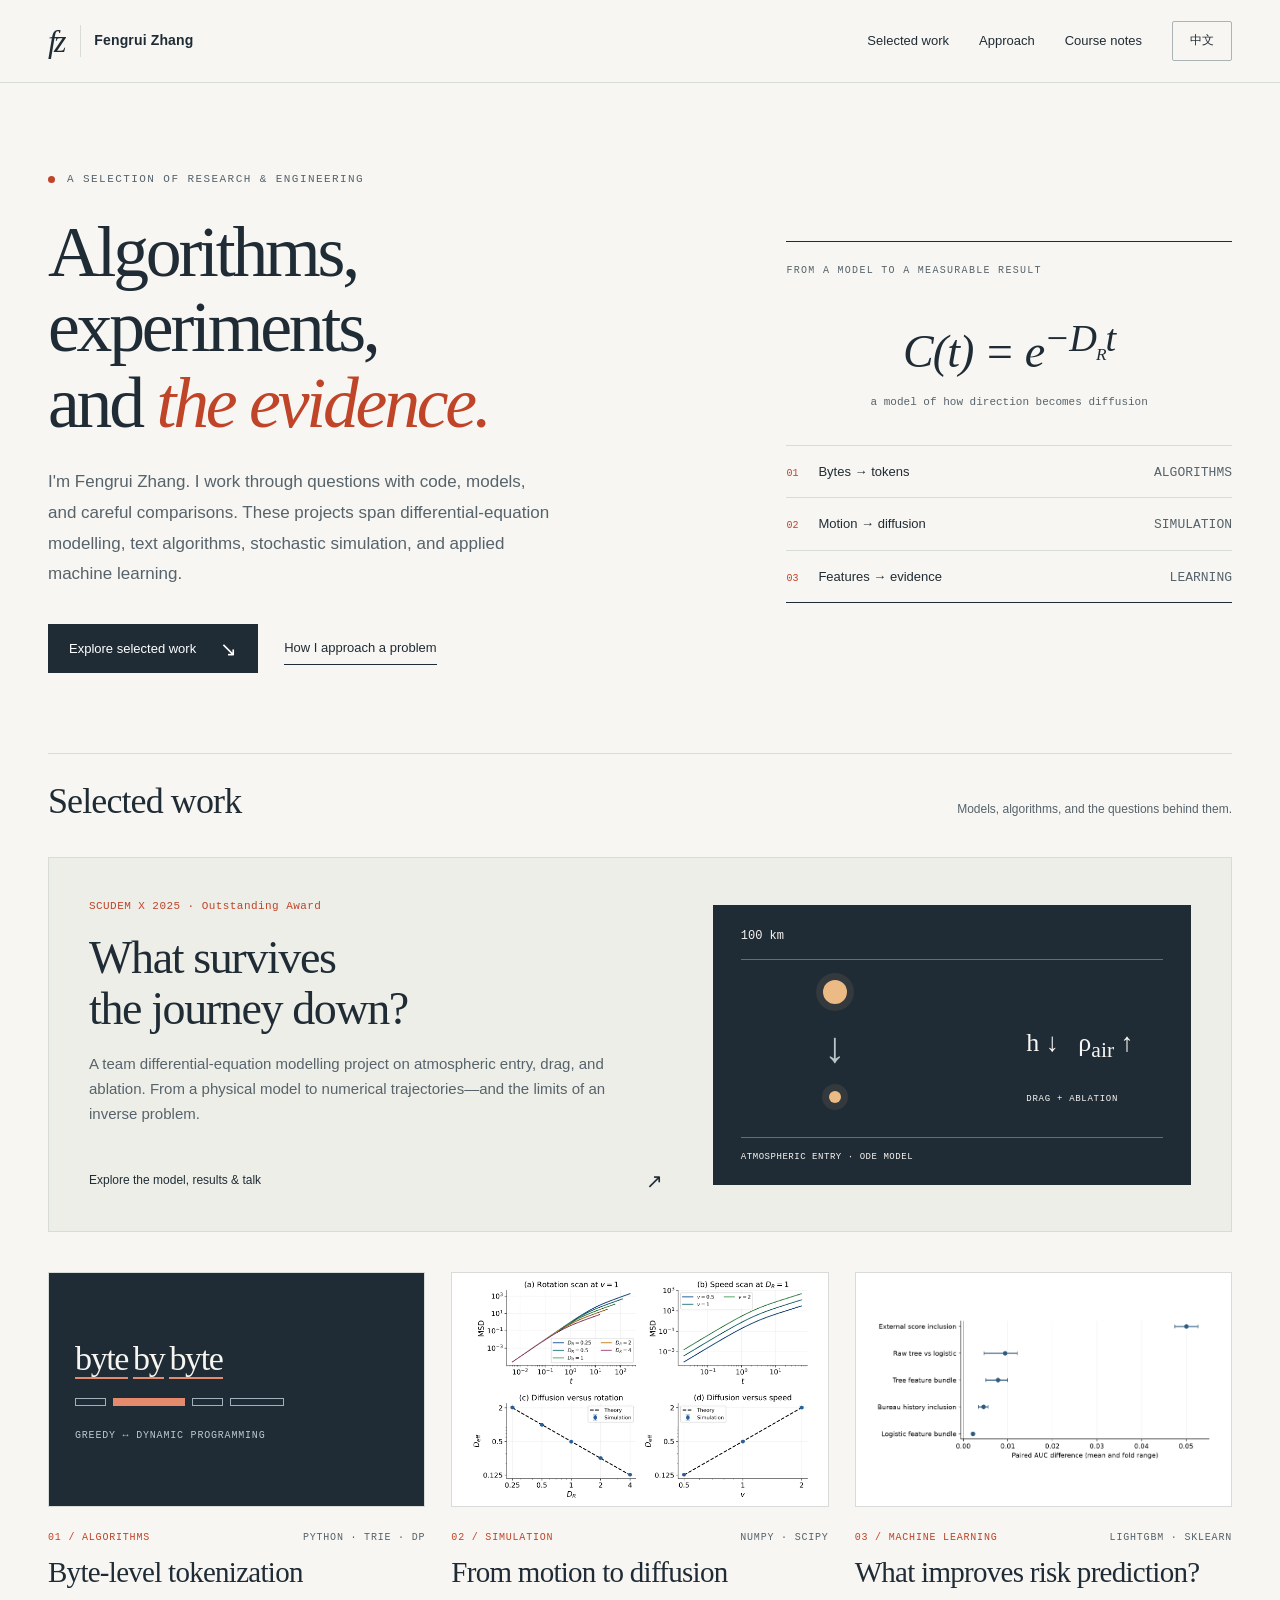
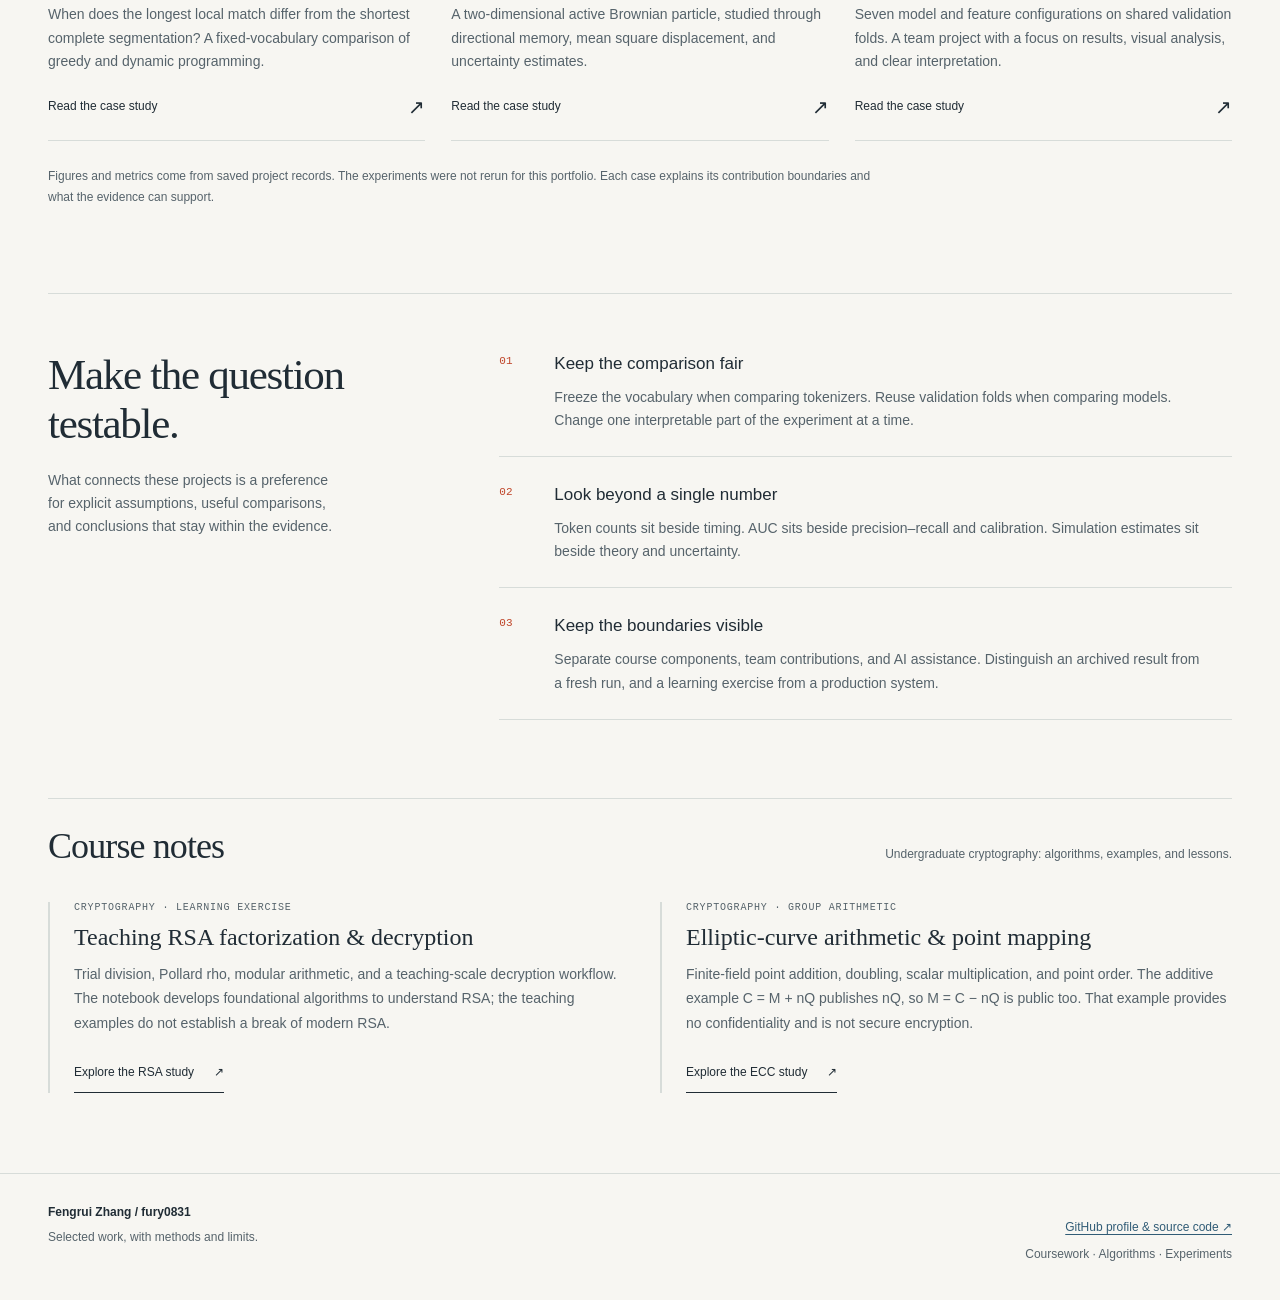
==== commit 746048cb: "Add SCUDEM award case, source and presentation links" ====
--- a/index.html
+++ b/index.html
@@ -2,7 +2,7 @@
 <html lang="en"><head>
 <meta charset="utf-8"><meta name="viewport" content="width=device-width, initial-scale=1">
 <meta name="color-scheme" content="light">
-<meta name="description" content="Selected work by Fengrui Zhang: tokenization algorithms, active Brownian particle simulation, and Home Credit model analysis." data-en="Selected work by Fengrui Zhang: tokenization algorithms, active Brownian particle simulation, and Home Credit model analysis." data-zh="Fengrui Zhang 的研究与工程作品：分词算法、主动布朗粒子模拟与 Home Credit 模型分析。">
+<meta name="description" content="Selected work by Fengrui Zhang: SCUDEM differential-equation modelling, tokenization, active Brownian particles, and Home Credit analysis." data-en="Selected work by Fengrui Zhang: SCUDEM differential-equation modelling, tokenization, active Brownian particles, and Home Credit analysis." data-zh="Fengrui Zhang 的研究与工程作品：SCUDEM 微分方程建模、分词算法、主动布朗粒子与 Home Credit 分析。">
 <title>Fengrui Zhang — Selected work</title>
 <link rel="icon" type="image/svg+xml" href="assets/favicon.svg">
 <link rel="stylesheet" href="styles.css"><script src="app.js" defer></script>
@@ -18,8 +18,8 @@
 </div></header>
 <noscript><p class="no-js-message">This page is available in English without JavaScript. Enable JavaScript for the Chinese translation and mobile menu. / 开启 JavaScript 可使用中文切换与手机导航。</p></noscript>
 <main id="main" class="wrap" tabindex="-1">
-<section class="hero" aria-labelledby="hero-title"><div><div class="eyebrow"><span data-lang="en" lang="en">A selection of research & engineering</span><span data-lang="zh" lang="zh-CN">研究与工程作品选集</span></div><h1 id="hero-title"><span data-lang="en" lang="en">Algorithms,<br>experiments,<br>and <em>the evidence.</em></span><span data-lang="zh" lang="zh-CN">从算法与实验，<br>走向<em>有依据的结论。</em></span></h1><p class="hero-intro"><span data-lang="en" lang="en">I'm Fengrui Zhang. I work through questions with code, models, and careful comparisons. These projects span text algorithms, stochastic simulation, and applied machine learning.</span><span data-lang="zh" lang="zh-CN">我是 Fengrui Zhang。我用代码、模型和对照实验研究问题。这里记录字节级分词、随机过程模拟与应用机器学习中的探索。</span></p><div class="hero-actions"><a class="button" href="#work"><span data-lang="en" lang="en">Explore selected work</span><span data-lang="zh" lang="zh-CN">浏览精选项目</span><span class="arrow" aria-hidden="true">↘</span></a><a class="text-link" href="#approach"><span data-lang="en" lang="en">How I approach a problem</span><span data-lang="zh" lang="zh-CN">我如何研究问题</span></a></div></div><div class="index-board"><div class="board-label"><span data-lang="en" lang="en">From a model to a measurable result</span><span data-lang="zh" lang="zh-CN">从模型到可衡量的结果</span></div><div class="board-equation" aria-label="Direction correlation C of t equals exponential of minus rotational diffusion rate times t" data-label-en="Direction correlation C of t equals exponential of minus rotational diffusion rate times t" data-label-zh="方向自相关 C(t) 等于 e 的负旋转扩散率乘时间次方">C(t) = e<sup>−D<sub>R</sub>t</sup></div><div class="board-note"><span data-lang="en" lang="en">a model of how direction becomes diffusion</span><span data-lang="zh" lang="zh-CN">方向的随机变化，如何带来扩散</span></div><a class="board-row" href="projects/tokenizer.html"><b>01</b><span><span data-lang="en" lang="en">Bytes → tokens</span><span data-lang="zh" lang="zh-CN">字节 → token</span></span><small><span data-lang="en" lang="en">ALGORITHMS</span><span data-lang="zh" lang="zh-CN">算法</span></small></a><a class="board-row" href="projects/active-brownian.html"><b>02</b><span><span data-lang="en" lang="en">Motion → diffusion</span><span data-lang="zh" lang="zh-CN">运动 → 扩散</span></span><small><span data-lang="en" lang="en">SIMULATION</span><span data-lang="zh" lang="zh-CN">模拟</span></small></a><a class="board-row" href="projects/home-credit.html"><b>03</b><span><span data-lang="en" lang="en">Features → evidence</span><span data-lang="zh" lang="zh-CN">特征 → 证据</span></span><small><span data-lang="en" lang="en">LEARNING</span><span data-lang="zh" lang="zh-CN">机器学习</span></small></a></div></section>
-<section class="work" id="work" aria-labelledby="work-title"><div class="section-head"><h2 id="work-title"><span data-lang="en" lang="en">Selected work</span><span data-lang="zh" lang="zh-CN">精选项目</span></h2><p><span data-lang="en" lang="en">Three questions. Three ways to investigate.</span><span data-lang="zh" lang="zh-CN">三个问题，三种研究路径。</span></p></div><div class="project-grid">
+<section class="hero" aria-labelledby="hero-title"><div><div class="eyebrow"><span data-lang="en" lang="en">A selection of research & engineering</span><span data-lang="zh" lang="zh-CN">研究与工程作品选集</span></div><h1 id="hero-title"><span data-lang="en" lang="en">Algorithms,<br>experiments,<br>and <em>the evidence.</em></span><span data-lang="zh" lang="zh-CN">从算法与实验，<br>走向<em>有依据的结论。</em></span></h1><p class="hero-intro"><span data-lang="en" lang="en">I'm Fengrui Zhang. I work through questions with code, models, and careful comparisons. These projects span differential-equation modelling, text algorithms, stochastic simulation, and applied machine learning.</span><span data-lang="zh" lang="zh-CN">我是 Fengrui Zhang。我用代码、模型和对照实验研究问题。这里记录微分方程建模、字节级分词、随机过程模拟与应用机器学习中的探索。</span></p><div class="hero-actions"><a class="button" href="#work"><span data-lang="en" lang="en">Explore selected work</span><span data-lang="zh" lang="zh-CN">浏览精选项目</span><span class="arrow" aria-hidden="true">↘</span></a><a class="text-link" href="#approach"><span data-lang="en" lang="en">How I approach a problem</span><span data-lang="zh" lang="zh-CN">我如何研究问题</span></a></div></div><div class="index-board"><div class="board-label"><span data-lang="en" lang="en">From a model to a measurable result</span><span data-lang="zh" lang="zh-CN">从模型到可衡量的结果</span></div><div class="board-equation" aria-label="Direction correlation C of t equals exponential of minus rotational diffusion rate times t" data-label-en="Direction correlation C of t equals exponential of minus rotational diffusion rate times t" data-label-zh="方向自相关 C(t) 等于 e 的负旋转扩散率乘时间次方">C(t) = e<sup>−D<sub>R</sub>t</sup></div><div class="board-note"><span data-lang="en" lang="en">a model of how direction becomes diffusion</span><span data-lang="zh" lang="zh-CN">方向的随机变化，如何带来扩散</span></div><a class="board-row" href="projects/tokenizer.html"><b>01</b><span><span data-lang="en" lang="en">Bytes → tokens</span><span data-lang="zh" lang="zh-CN">字节 → token</span></span><small><span data-lang="en" lang="en">ALGORITHMS</span><span data-lang="zh" lang="zh-CN">算法</span></small></a><a class="board-row" href="projects/active-brownian.html"><b>02</b><span><span data-lang="en" lang="en">Motion → diffusion</span><span data-lang="zh" lang="zh-CN">运动 → 扩散</span></span><small><span data-lang="en" lang="en">SIMULATION</span><span data-lang="zh" lang="zh-CN">模拟</span></small></a><a class="board-row" href="projects/home-credit.html"><b>03</b><span><span data-lang="en" lang="en">Features → evidence</span><span data-lang="zh" lang="zh-CN">特征 → 证据</span></span><small><span data-lang="en" lang="en">LEARNING</span><span data-lang="zh" lang="zh-CN">机器学习</span></small></a></div></section>
+<section class="work" id="work" aria-labelledby="work-title"><div class="section-head"><h2 id="work-title"><span data-lang="en" lang="en">Selected work</span><span data-lang="zh" lang="zh-CN">精选项目</span></h2><p><span data-lang="en" lang="en">Models, algorithms, and the questions behind them.</span><span data-lang="zh" lang="zh-CN">模型、算法，以及它们背后的问题。</span></p></div><a class="award-feature" href="projects/space-dust.html"><div><div class="award-badge">SCUDEM X 2025 · Outstanding Award</div><h3><span data-lang="en" lang="en">What survives<br>the journey down?</span><span data-lang="zh" lang="zh-CN">一粒宇宙尘埃，<br>如何穿过大气？</span></h3><p><span data-lang="en" lang="en">A team differential-equation modelling project on atmospheric entry, drag, and ablation. From a physical model to numerical trajectories—and the limits of an inverse problem.</span><span data-lang="zh" lang="zh-CN">团队微分方程建模项目：用大气进入、阻力与烧蚀模型研究颗粒演化，并分析数值模拟和逆问题的边界。</span></p><div class="card-footer"><span><span data-lang="en" lang="en">Explore the model, results & talk</span><span data-lang="zh" lang="zh-CN">查看模型、结果与讲解</span></span><span class="arrow" aria-hidden="true">↗</span></div></div><div class="dust-schematic" aria-hidden="true"><div class="dust-altitude">100 km</div><div class="dust-track"><span class="dust-grain"></span><span class="dust-arrow">↓</span><span class="dust-grain small"></span></div><div class="dust-law">h ↓ &nbsp; ρ<sub>air</sub> ↑<br><small>DRAG + ABLATION</small></div><div class="dust-ground">ATMOSPHERIC ENTRY · ODE MODEL</div></div></a><div class="project-grid">
 <a class="project-card" href="projects/tokenizer.html"><div class="card-visual token-visual" aria-hidden="true"><div class="token-word"><span>byte</span><span>by</span><span>byte</span></div><div class="token-route"><i></i><i></i><i></i><i></i></div><div class="token-caption">GREEDY ↔ DYNAMIC PROGRAMMING</div></div><div class="card-meta"><b>01 / <span data-lang="en" lang="en">Algorithms</span><span data-lang="zh" lang="zh-CN">算法</span></b><span>Python · Trie · DP</span></div><h3><span data-lang="en" lang="en">Byte-level tokenization</span><span data-lang="zh" lang="zh-CN">字节级分词</span></h3><p><span data-lang="en" lang="en">When does the longest local match differ from the shortest complete segmentation? A fixed-vocabulary comparison of greedy and dynamic programming.</span><span data-lang="zh" lang="zh-CN">局部最长匹配，是否也带来全局最少 token？在固定词表下比较贪心与动态规划的取舍。</span></p><div class="card-footer"><span><span data-lang="en" lang="en">Read the case study</span><span data-lang="zh" lang="zh-CN">阅读案例</span></span><span class="arrow" aria-hidden="true">↗</span></div></a>
 <a class="project-card" href="projects/active-brownian.html"><div class="card-visual"><img src="assets/abp-msd.png" loading="eager" alt="Saved simulation curves and theoretical diffusion scaling for an active Brownian particle." data-alt-en="Saved simulation curves and theoretical diffusion scaling for an active Brownian particle." data-alt-zh="主动布朗粒子的已有模拟曲线与理论扩散标度对照图。"></div><div class="card-meta"><b>02 / <span data-lang="en" lang="en">Simulation</span><span data-lang="zh" lang="zh-CN">随机模拟</span></b><span>NumPy · SciPy</span></div><h3><span data-lang="en" lang="en">From motion to diffusion</span><span data-lang="zh" lang="zh-CN">从运动到扩散</span></h3><p><span data-lang="en" lang="en">A two-dimensional active Brownian particle, studied through directional memory, mean square displacement, and uncertainty estimates.</span><span data-lang="zh" lang="zh-CN">通过方向记忆、均方位移与不确定性估计，研究二维主动布朗粒子的扩散行为。</span></p><div class="card-footer"><span><span data-lang="en" lang="en">Read the case study</span><span data-lang="zh" lang="zh-CN">阅读案例</span></span><span class="arrow" aria-hidden="true">↗</span></div></a>
 <a class="project-card" href="projects/home-credit.html"><div class="card-visual"><img src="assets/credit-feature-gains.png" loading="eager" alt="Paired ROC-AUC gains from five model and feature comparisons in Home Credit." data-alt-en="Paired ROC-AUC gains from five model and feature comparisons in Home Credit." data-alt-zh="Home Credit 五项模型与特征对照的配对 ROC-AUC 增益。"></div><div class="card-meta"><b>03 / <span data-lang="en" lang="en">Machine learning</span><span data-lang="zh" lang="zh-CN">机器学习</span></b><span>LightGBM · sklearn</span></div><h3><span data-lang="en" lang="en">What improves risk prediction?</span><span data-lang="zh" lang="zh-CN">什么改善了风险预测？</span></h3><p><span data-lang="en" lang="en">Seven model and feature configurations on shared validation folds. A team project with a focus on results, visual analysis, and clear interpretation.</span><span data-lang="zh" lang="zh-CN">在相同验证划分上比较七种模型与特征配置。团队项目中，我负责结果分析、图表与成果整合。</span></p><div class="card-footer"><span><span data-lang="en" lang="en">Read the case study</span><span data-lang="zh" lang="zh-CN">阅读案例</span></span><span class="arrow" aria-hidden="true">↗</span></div></a>
--- a/styles.css
+++ b/styles.css
@@ -13,3 +13,6 @@
 @media(max-width:380px){.hero h1{font-size:47px}.hero-actions{gap:14px}.button{padding:12px 14px;gap:18px}.brand{gap:9px}.brand-name{font-size:11px}.header-inner{gap:7px}.wrap{width:calc(100% - 32px)}.case-hero h1{font-size:40px}.metrics{grid-template-columns:1fr}.metric strong{font-size:35px}html[lang=zh-CN] .hero h1{font-size:36px}}
 @media(prefers-reduced-motion:reduce){:root{scroll-behavior:auto}*{transition:none!important}}
 @media print{.site-header,.hero-actions,.next-project,.site-footer,.back-link{display:none}.wrap{width:100%}body{background:white;font-size:11pt}.case-hero{padding-top:0}figure,.metric{break-inside:avoid}.case-section{margin-bottom:25px}}
+
+.award-feature{display:grid;grid-template-columns:1.2fr 1fr;gap:50px;padding:40px;margin-bottom:40px;border:1px solid var(--line);background:#eeeee8;align-items:center}.award-badge{font:11px/1.5 var(--mono);color:var(--accent);letter-spacing:.04em;margin-bottom:18px}.award-feature h3{font:46px/1.1 var(--serif);letter-spacing:-.03em;margin-bottom:18px}.award-feature p{color:var(--muted);font-size:15px;max-width:560px}.award-feature .card-footer{margin-top:22px}.dust-schematic{position:relative;min-height:280px;background:var(--ink);color:var(--paper);padding:24px 28px;overflow:hidden}.dust-altitude{font:12px var(--mono);border-bottom:1px solid #607079;padding-bottom:16px}.dust-track{position:absolute;left:23%;top:75px;display:flex;flex-direction:column;align-items:center;gap:9px}.dust-grain{width:24px;height:24px;border-radius:50%;background:#ecba84;box-shadow:0 0 0 7px #ecba8417}.dust-grain.small{width:12px;height:12px}.dust-arrow{font-size:43px;font-weight:200;line-height:1.6;color:#b7c7c9}.dust-law{position:absolute;right:12%;top:115px;font:26px/1.8 var(--serif)}.dust-law small{font:9px var(--mono);letter-spacing:.08em}.dust-ground{position:absolute;left:28px;right:28px;bottom:23px;border-top:1px solid #607079;padding-top:14px;font:9px var(--mono);letter-spacing:.06em}.case-actions{display:flex;align-items:center;gap:22px;margin:-8px 0 50px}.case-actions p{font-size:12px;color:var(--muted)}.model-equations{background:var(--ink);color:var(--paper);padding:30px;margin:26px 0;display:grid;gap:13px}.model-equations code{font:clamp(13px,1.8vw,20px)/1.6 var(--mono);overflow-wrap:anywhere}.model-equations small{font:13px/1.7 var(--serif);color:#c6d1d6}.dust-invariant{font-size:clamp(16px,2.1vw,27px)}
+@media(max-width:760px){.award-feature{grid-template-columns:1fr;gap:25px;padding:24px;margin-bottom:32px}.award-feature h3{font-size:35px}.award-badge{font-size:10px}.dust-schematic{min-height:250px}.dust-track{top:65px}.dust-law{top:102px;font-size:23px}.case-actions{align-items:flex-start;flex-direction:column;gap:12px;margin-bottom:40px}.model-equations{padding:20px}.model-equations small{font-size:11px}}
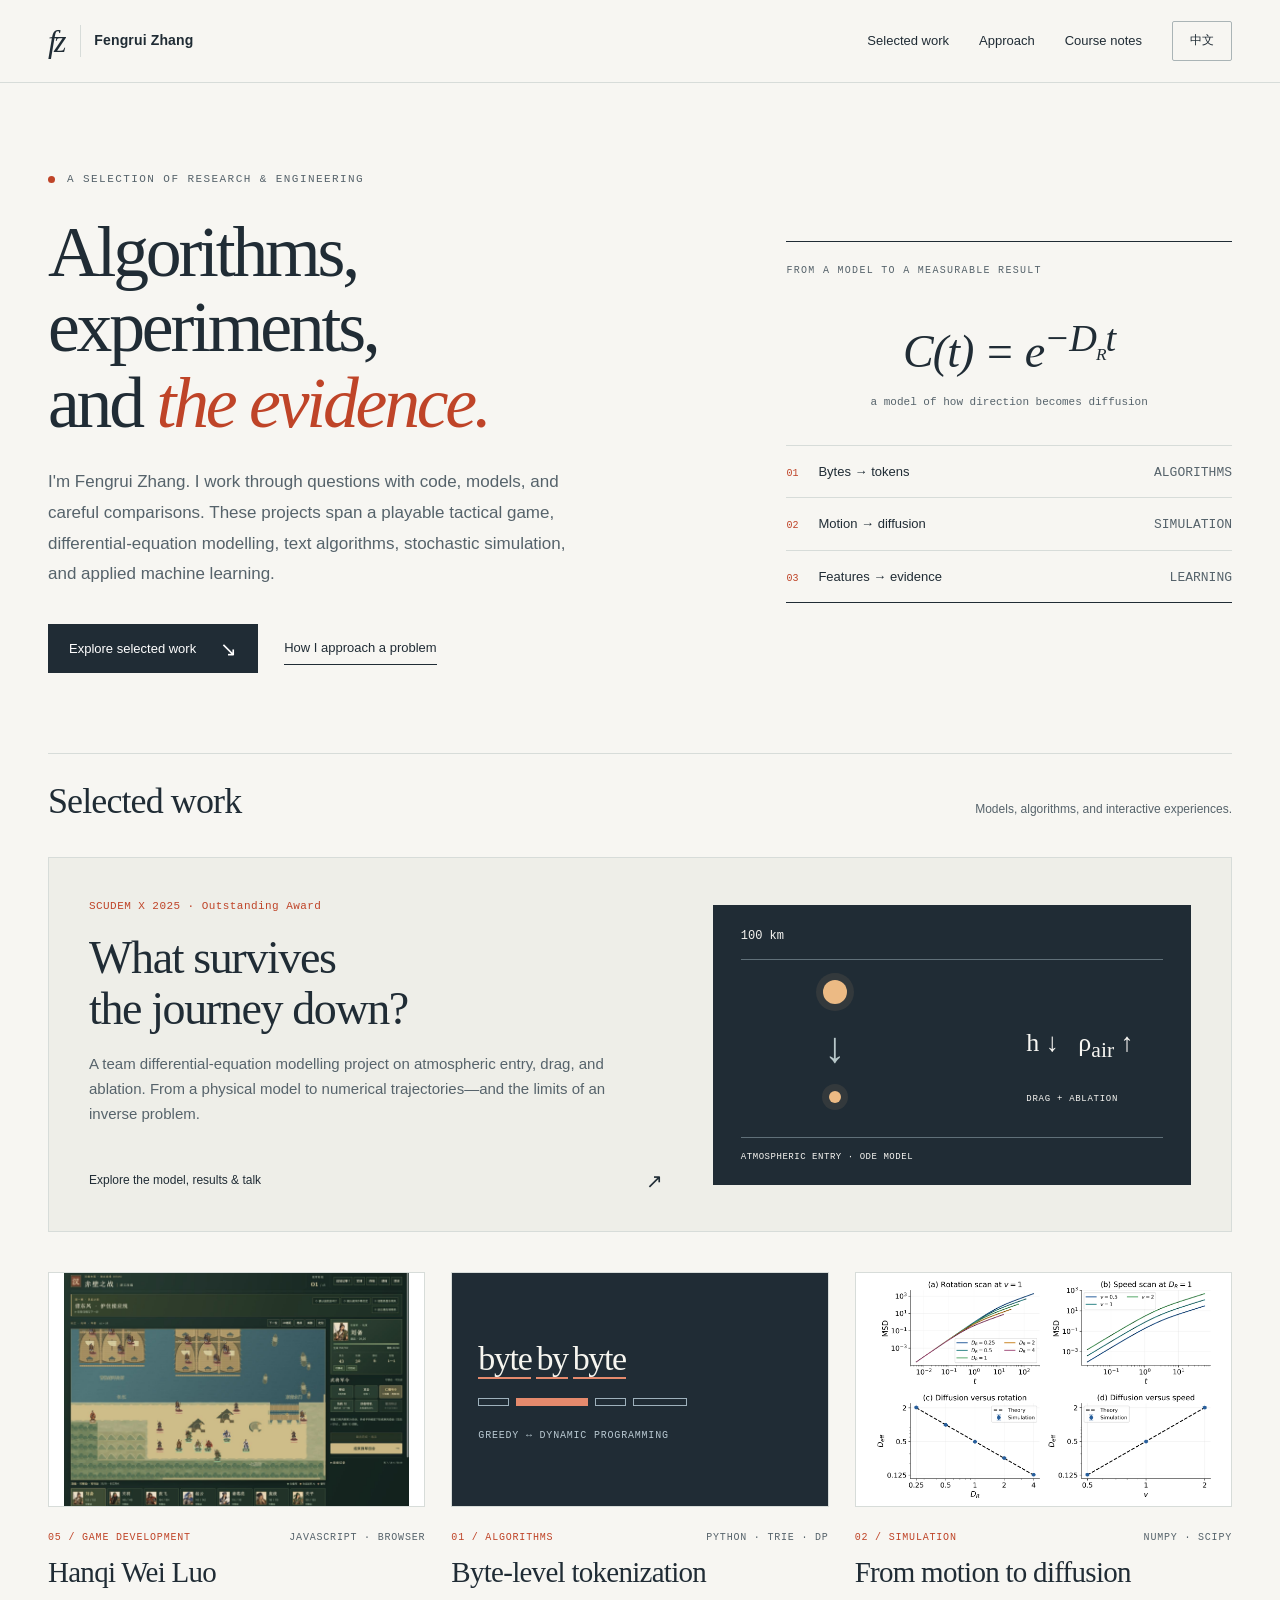
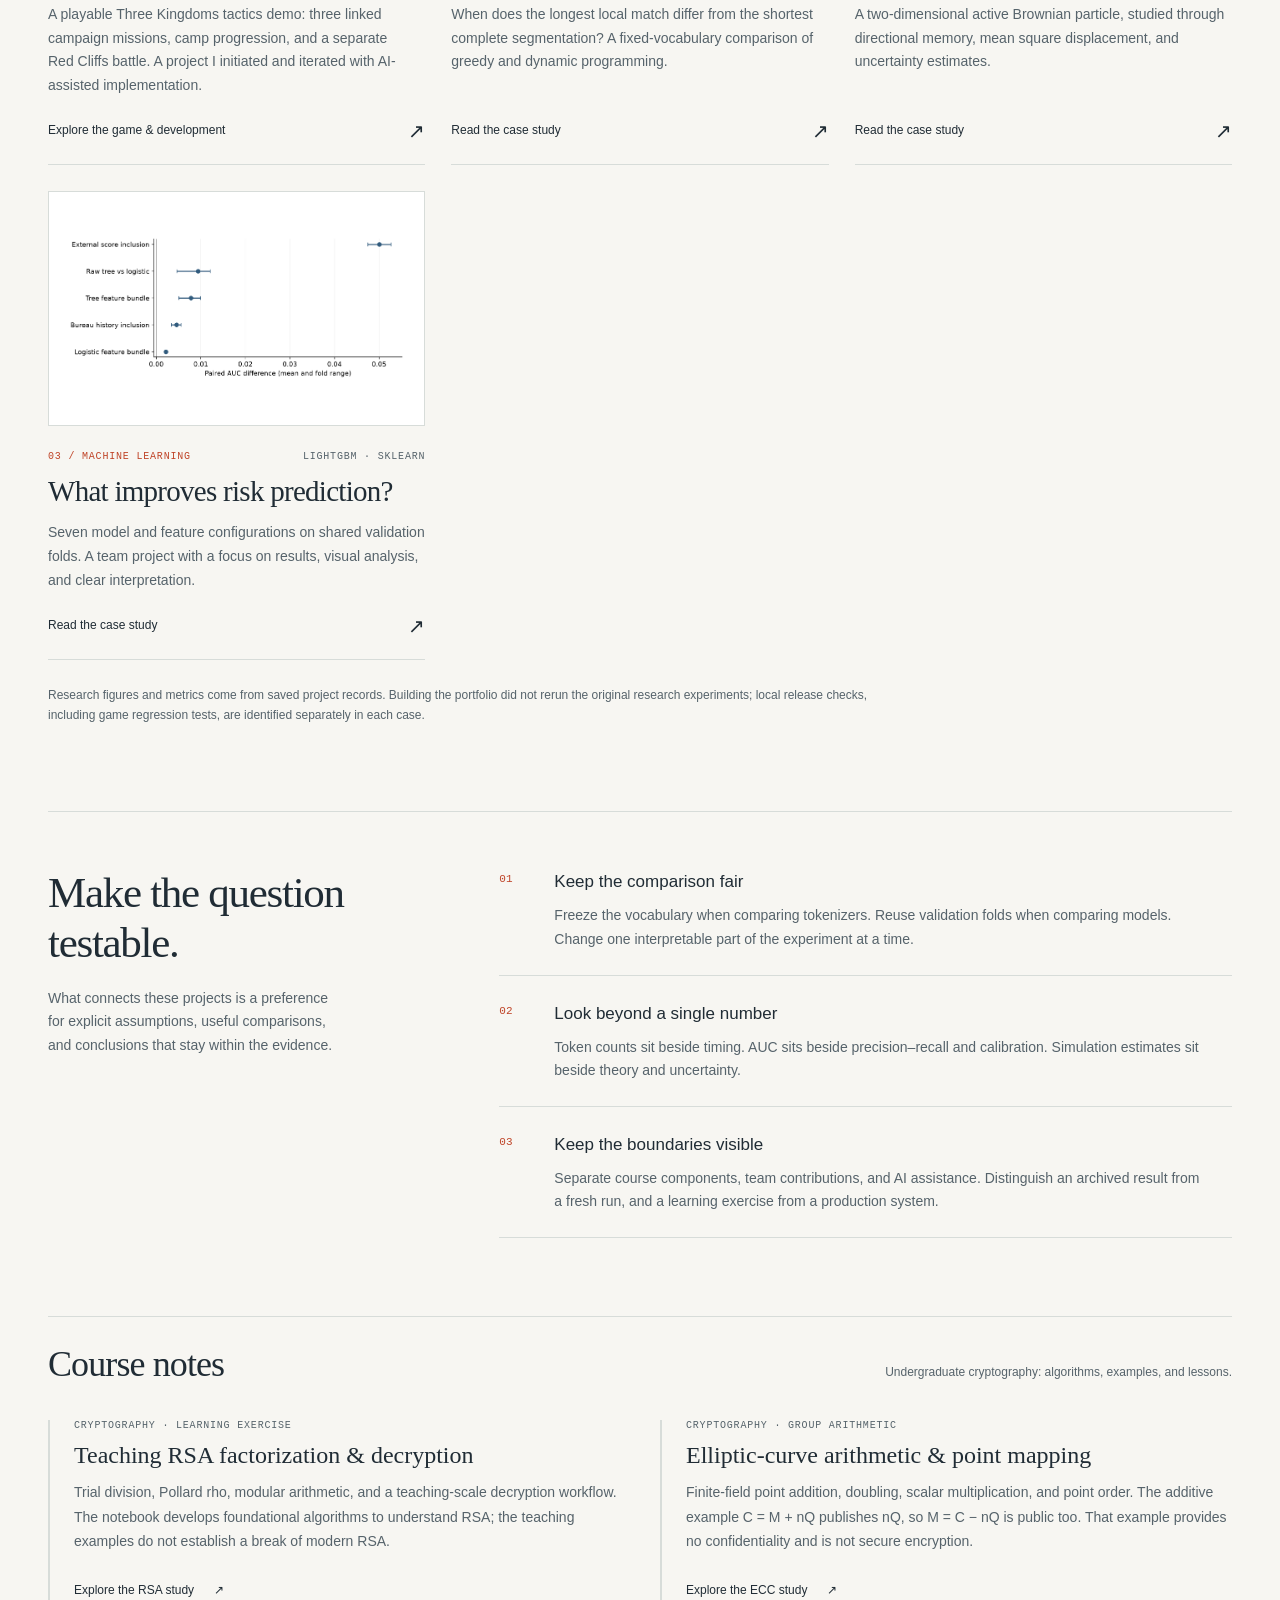
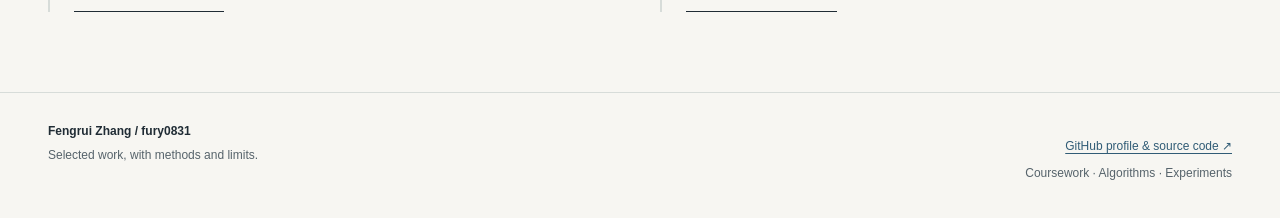
==== commit 1cf27429: "Add Hanqi Wei Luo playable game case study" ====
--- a/index.html
+++ b/index.html
@@ -2,7 +2,7 @@
 <html lang="en"><head>
 <meta charset="utf-8"><meta name="viewport" content="width=device-width, initial-scale=1">
 <meta name="color-scheme" content="light">
-<meta name="description" content="Selected work by Fengrui Zhang: SCUDEM differential-equation modelling, tokenization, active Brownian particles, and Home Credit analysis." data-en="Selected work by Fengrui Zhang: SCUDEM differential-equation modelling, tokenization, active Brownian particles, and Home Credit analysis." data-zh="Fengrui Zhang 的研究与工程作品：SCUDEM 微分方程建模、分词算法、主动布朗粒子与 Home Credit 分析。">
+<meta name="description" content="Selected work by Fengrui Zhang: Hanqi Wei Luo tactical game, SCUDEM modelling, tokenization, active Brownian particles, and Home Credit analysis." data-en="Selected work by Fengrui Zhang: Hanqi Wei Luo tactical game, SCUDEM modelling, tokenization, active Brownian particles, and Home Credit analysis." data-zh="Fengrui Zhang 的研究与工程作品：《汉旗未落》战棋游戏、SCUDEM 建模、分词算法、主动布朗粒子与 Home Credit 分析。">
 <title>Fengrui Zhang — Selected work</title>
 <link rel="icon" type="image/svg+xml" href="assets/favicon.svg">
 <link rel="stylesheet" href="styles.css"><script src="app.js" defer></script>
@@ -18,12 +18,12 @@
 </div></header>
 <noscript><p class="no-js-message">This page is available in English without JavaScript. Enable JavaScript for the Chinese translation and mobile menu. / 开启 JavaScript 可使用中文切换与手机导航。</p></noscript>
 <main id="main" class="wrap" tabindex="-1">
-<section class="hero" aria-labelledby="hero-title"><div><div class="eyebrow"><span data-lang="en" lang="en">A selection of research & engineering</span><span data-lang="zh" lang="zh-CN">研究与工程作品选集</span></div><h1 id="hero-title"><span data-lang="en" lang="en">Algorithms,<br>experiments,<br>and <em>the evidence.</em></span><span data-lang="zh" lang="zh-CN">从算法与实验，<br>走向<em>有依据的结论。</em></span></h1><p class="hero-intro"><span data-lang="en" lang="en">I'm Fengrui Zhang. I work through questions with code, models, and careful comparisons. These projects span differential-equation modelling, text algorithms, stochastic simulation, and applied machine learning.</span><span data-lang="zh" lang="zh-CN">我是 Fengrui Zhang。我用代码、模型和对照实验研究问题。这里记录微分方程建模、字节级分词、随机过程模拟与应用机器学习中的探索。</span></p><div class="hero-actions"><a class="button" href="#work"><span data-lang="en" lang="en">Explore selected work</span><span data-lang="zh" lang="zh-CN">浏览精选项目</span><span class="arrow" aria-hidden="true">↘</span></a><a class="text-link" href="#approach"><span data-lang="en" lang="en">How I approach a problem</span><span data-lang="zh" lang="zh-CN">我如何研究问题</span></a></div></div><div class="index-board"><div class="board-label"><span data-lang="en" lang="en">From a model to a measurable result</span><span data-lang="zh" lang="zh-CN">从模型到可衡量的结果</span></div><div class="board-equation" aria-label="Direction correlation C of t equals exponential of minus rotational diffusion rate times t" data-label-en="Direction correlation C of t equals exponential of minus rotational diffusion rate times t" data-label-zh="方向自相关 C(t) 等于 e 的负旋转扩散率乘时间次方">C(t) = e<sup>−D<sub>R</sub>t</sup></div><div class="board-note"><span data-lang="en" lang="en">a model of how direction becomes diffusion</span><span data-lang="zh" lang="zh-CN">方向的随机变化，如何带来扩散</span></div><a class="board-row" href="projects/tokenizer.html"><b>01</b><span><span data-lang="en" lang="en">Bytes → tokens</span><span data-lang="zh" lang="zh-CN">字节 → token</span></span><small><span data-lang="en" lang="en">ALGORITHMS</span><span data-lang="zh" lang="zh-CN">算法</span></small></a><a class="board-row" href="projects/active-brownian.html"><b>02</b><span><span data-lang="en" lang="en">Motion → diffusion</span><span data-lang="zh" lang="zh-CN">运动 → 扩散</span></span><small><span data-lang="en" lang="en">SIMULATION</span><span data-lang="zh" lang="zh-CN">模拟</span></small></a><a class="board-row" href="projects/home-credit.html"><b>03</b><span><span data-lang="en" lang="en">Features → evidence</span><span data-lang="zh" lang="zh-CN">特征 → 证据</span></span><small><span data-lang="en" lang="en">LEARNING</span><span data-lang="zh" lang="zh-CN">机器学习</span></small></a></div></section>
-<section class="work" id="work" aria-labelledby="work-title"><div class="section-head"><h2 id="work-title"><span data-lang="en" lang="en">Selected work</span><span data-lang="zh" lang="zh-CN">精选项目</span></h2><p><span data-lang="en" lang="en">Models, algorithms, and the questions behind them.</span><span data-lang="zh" lang="zh-CN">模型、算法，以及它们背后的问题。</span></p></div><a class="award-feature" href="projects/space-dust.html"><div><div class="award-badge">SCUDEM X 2025 · Outstanding Award</div><h3><span data-lang="en" lang="en">What survives<br>the journey down?</span><span data-lang="zh" lang="zh-CN">一粒宇宙尘埃，<br>如何穿过大气？</span></h3><p><span data-lang="en" lang="en">A team differential-equation modelling project on atmospheric entry, drag, and ablation. From a physical model to numerical trajectories—and the limits of an inverse problem.</span><span data-lang="zh" lang="zh-CN">团队微分方程建模项目：用大气进入、阻力与烧蚀模型研究颗粒演化，并分析数值模拟和逆问题的边界。</span></p><div class="card-footer"><span><span data-lang="en" lang="en">Explore the model, results & talk</span><span data-lang="zh" lang="zh-CN">查看模型、结果与讲解</span></span><span class="arrow" aria-hidden="true">↗</span></div></div><div class="dust-schematic" aria-hidden="true"><div class="dust-altitude">100 km</div><div class="dust-track"><span class="dust-grain"></span><span class="dust-arrow">↓</span><span class="dust-grain small"></span></div><div class="dust-law">h ↓ &nbsp; ρ<sub>air</sub> ↑<br><small>DRAG + ABLATION</small></div><div class="dust-ground">ATMOSPHERIC ENTRY · ODE MODEL</div></div></a><div class="project-grid">
+<section class="hero" aria-labelledby="hero-title"><div><div class="eyebrow"><span data-lang="en" lang="en">A selection of research & engineering</span><span data-lang="zh" lang="zh-CN">研究与工程作品选集</span></div><h1 id="hero-title"><span data-lang="en" lang="en">Algorithms,<br>experiments,<br>and <em>the evidence.</em></span><span data-lang="zh" lang="zh-CN">从算法与实验，<br>走向<em>有依据的结论。</em></span></h1><p class="hero-intro"><span data-lang="en" lang="en">I'm Fengrui Zhang. I work through questions with code, models, and careful comparisons. These projects span a playable tactical game, differential-equation modelling, text algorithms, stochastic simulation, and applied machine learning.</span><span data-lang="zh" lang="zh-CN">我是 Fengrui Zhang。我用代码、模型和对照实验研究问题。这里记录战棋游戏开发、微分方程建模、字节级分词、随机过程模拟与应用机器学习中的探索。</span></p><div class="hero-actions"><a class="button" href="#work"><span data-lang="en" lang="en">Explore selected work</span><span data-lang="zh" lang="zh-CN">浏览精选项目</span><span class="arrow" aria-hidden="true">↘</span></a><a class="text-link" href="#approach"><span data-lang="en" lang="en">How I approach a problem</span><span data-lang="zh" lang="zh-CN">我如何研究问题</span></a></div></div><div class="index-board"><div class="board-label"><span data-lang="en" lang="en">From a model to a measurable result</span><span data-lang="zh" lang="zh-CN">从模型到可衡量的结果</span></div><div class="board-equation" aria-label="Direction correlation C of t equals exponential of minus rotational diffusion rate times t" data-label-en="Direction correlation C of t equals exponential of minus rotational diffusion rate times t" data-label-zh="方向自相关 C(t) 等于 e 的负旋转扩散率乘时间次方">C(t) = e<sup>−D<sub>R</sub>t</sup></div><div class="board-note"><span data-lang="en" lang="en">a model of how direction becomes diffusion</span><span data-lang="zh" lang="zh-CN">方向的随机变化，如何带来扩散</span></div><a class="board-row" href="projects/tokenizer.html"><b>01</b><span><span data-lang="en" lang="en">Bytes → tokens</span><span data-lang="zh" lang="zh-CN">字节 → token</span></span><small><span data-lang="en" lang="en">ALGORITHMS</span><span data-lang="zh" lang="zh-CN">算法</span></small></a><a class="board-row" href="projects/active-brownian.html"><b>02</b><span><span data-lang="en" lang="en">Motion → diffusion</span><span data-lang="zh" lang="zh-CN">运动 → 扩散</span></span><small><span data-lang="en" lang="en">SIMULATION</span><span data-lang="zh" lang="zh-CN">模拟</span></small></a><a class="board-row" href="projects/home-credit.html"><b>03</b><span><span data-lang="en" lang="en">Features → evidence</span><span data-lang="zh" lang="zh-CN">特征 → 证据</span></span><small><span data-lang="en" lang="en">LEARNING</span><span data-lang="zh" lang="zh-CN">机器学习</span></small></a></div></section>
+<section class="work" id="work" aria-labelledby="work-title"><div class="section-head"><h2 id="work-title"><span data-lang="en" lang="en">Selected work</span><span data-lang="zh" lang="zh-CN">精选项目</span></h2><p><span data-lang="en" lang="en">Models, algorithms, and interactive experiences.</span><span data-lang="zh" lang="zh-CN">模型、算法与可交互的作品。</span></p></div><a class="award-feature" href="projects/space-dust.html"><div><div class="award-badge">SCUDEM X 2025 · Outstanding Award</div><h3><span data-lang="en" lang="en">What survives<br>the journey down?</span><span data-lang="zh" lang="zh-CN">一粒宇宙尘埃，<br>如何穿过大气？</span></h3><p><span data-lang="en" lang="en">A team differential-equation modelling project on atmospheric entry, drag, and ablation. From a physical model to numerical trajectories—and the limits of an inverse problem.</span><span data-lang="zh" lang="zh-CN">团队微分方程建模项目：用大气进入、阻力与烧蚀模型研究颗粒演化，并分析数值模拟和逆问题的边界。</span></p><div class="card-footer"><span><span data-lang="en" lang="en">Explore the model, results & talk</span><span data-lang="zh" lang="zh-CN">查看模型、结果与讲解</span></span><span class="arrow" aria-hidden="true">↗</span></div></div><div class="dust-schematic" aria-hidden="true"><div class="dust-altitude">100 km</div><div class="dust-track"><span class="dust-grain"></span><span class="dust-arrow">↓</span><span class="dust-grain small"></span></div><div class="dust-law">h ↓ &nbsp; ρ<sub>air</sub> ↑<br><small>DRAG + ABLATION</small></div><div class="dust-ground">ATMOSPHERIC ENTRY · ODE MODEL</div></div></a><div class="project-grid"><a class="project-card" href="projects/hanqi-wei-luo.html"><div class="card-visual"><img src="assets/hanqi-gameplay.jpg" loading="lazy" alt="Browser gameplay screenshot of Hanqi Wei Luo, a Three Kingdoms tactical game demo." data-alt-en="Browser gameplay screenshot of Hanqi Wei Luo, a Three Kingdoms tactical game demo." data-alt-zh="《汉旗未落》三国战棋 Demo 的实际浏览器截图。"></div><div class="card-meta"><b>05 / <span data-lang="en" lang="en">Game development</span><span data-lang="zh" lang="zh-CN">游戏开发</span></b><span>JavaScript · Browser</span></div><h3><span data-lang="en" lang="en">Hanqi Wei Luo</span><span data-lang="zh" lang="zh-CN">汉旗未落</span></h3><p><span data-lang="en" lang="en">A playable Three Kingdoms tactics demo: three linked campaign missions, camp progression, and a separate Red Cliffs battle. A project I initiated and iterated with AI-assisted implementation.</span><span data-lang="zh" lang="zh-CN">可游玩的三国战棋 Demo：三关连续主线、营地成长，以及独立赤壁战场。由我发起并迭代设计，借助 AI 辅助实现。</span></p><div class="card-footer"><span><span data-lang="en" lang="en">Explore the game & development</span><span data-lang="zh" lang="zh-CN">了解游戏与开发过程</span></span><span class="arrow" aria-hidden="true">↗</span></div></a>
 <a class="project-card" href="projects/tokenizer.html"><div class="card-visual token-visual" aria-hidden="true"><div class="token-word"><span>byte</span><span>by</span><span>byte</span></div><div class="token-route"><i></i><i></i><i></i><i></i></div><div class="token-caption">GREEDY ↔ DYNAMIC PROGRAMMING</div></div><div class="card-meta"><b>01 / <span data-lang="en" lang="en">Algorithms</span><span data-lang="zh" lang="zh-CN">算法</span></b><span>Python · Trie · DP</span></div><h3><span data-lang="en" lang="en">Byte-level tokenization</span><span data-lang="zh" lang="zh-CN">字节级分词</span></h3><p><span data-lang="en" lang="en">When does the longest local match differ from the shortest complete segmentation? A fixed-vocabulary comparison of greedy and dynamic programming.</span><span data-lang="zh" lang="zh-CN">局部最长匹配，是否也带来全局最少 token？在固定词表下比较贪心与动态规划的取舍。</span></p><div class="card-footer"><span><span data-lang="en" lang="en">Read the case study</span><span data-lang="zh" lang="zh-CN">阅读案例</span></span><span class="arrow" aria-hidden="true">↗</span></div></a>
 <a class="project-card" href="projects/active-brownian.html"><div class="card-visual"><img src="assets/abp-msd.png" loading="eager" alt="Saved simulation curves and theoretical diffusion scaling for an active Brownian particle." data-alt-en="Saved simulation curves and theoretical diffusion scaling for an active Brownian particle." data-alt-zh="主动布朗粒子的已有模拟曲线与理论扩散标度对照图。"></div><div class="card-meta"><b>02 / <span data-lang="en" lang="en">Simulation</span><span data-lang="zh" lang="zh-CN">随机模拟</span></b><span>NumPy · SciPy</span></div><h3><span data-lang="en" lang="en">From motion to diffusion</span><span data-lang="zh" lang="zh-CN">从运动到扩散</span></h3><p><span data-lang="en" lang="en">A two-dimensional active Brownian particle, studied through directional memory, mean square displacement, and uncertainty estimates.</span><span data-lang="zh" lang="zh-CN">通过方向记忆、均方位移与不确定性估计，研究二维主动布朗粒子的扩散行为。</span></p><div class="card-footer"><span><span data-lang="en" lang="en">Read the case study</span><span data-lang="zh" lang="zh-CN">阅读案例</span></span><span class="arrow" aria-hidden="true">↗</span></div></a>
 <a class="project-card" href="projects/home-credit.html"><div class="card-visual"><img src="assets/credit-feature-gains.png" loading="eager" alt="Paired ROC-AUC gains from five model and feature comparisons in Home Credit." data-alt-en="Paired ROC-AUC gains from five model and feature comparisons in Home Credit." data-alt-zh="Home Credit 五项模型与特征对照的配对 ROC-AUC 增益。"></div><div class="card-meta"><b>03 / <span data-lang="en" lang="en">Machine learning</span><span data-lang="zh" lang="zh-CN">机器学习</span></b><span>LightGBM · sklearn</span></div><h3><span data-lang="en" lang="en">What improves risk prediction?</span><span data-lang="zh" lang="zh-CN">什么改善了风险预测？</span></h3><p><span data-lang="en" lang="en">Seven model and feature configurations on shared validation folds. A team project with a focus on results, visual analysis, and clear interpretation.</span><span data-lang="zh" lang="zh-CN">在相同验证划分上比较七种模型与特征配置。团队项目中，我负责结果分析、图表与成果整合。</span></p><div class="card-footer"><span><span data-lang="en" lang="en">Read the case study</span><span data-lang="zh" lang="zh-CN">阅读案例</span></span><span class="arrow" aria-hidden="true">↗</span></div></a>
-</div><p class="work-note"><span data-lang="en" lang="en">Figures and metrics come from saved project records. The experiments were not rerun for this portfolio. Each case explains its contribution boundaries and what the evidence can support.</span><span data-lang="zh" lang="zh-CN">图表与指标来自项目已有记录；制作作品集时未重新运行实验。各案例均说明贡献范围，以及现有证据能支持的结论。</span></p></section>
+</div><p class="work-note"><span data-lang="en" lang="en">Research figures and metrics come from saved project records. Building the portfolio did not rerun the original research experiments; local release checks, including game regression tests, are identified separately in each case.</span><span data-lang="zh" lang="zh-CN">研究图表与指标来自已有项目记录；制作作品集时未重跑原始研究实验。包括游戏回归在内的本地发布检查，在各案例中另行说明。</span></p></section>
 <section class="practice" id="approach" aria-labelledby="approach-title"><div><h2 id="approach-title"><span data-lang="en" lang="en">Make the question<br>testable.</span><span data-lang="zh" lang="zh-CN">让问题<br>可以被检验。</span></h2><p class="practice-intro"><span data-lang="en" lang="en">What connects these projects is a preference for explicit assumptions, useful comparisons, and conclusions that stay within the evidence.</span><span data-lang="zh" lang="zh-CN">这些项目共同关注明确的假设、有意义的对照，以及与证据相称的结论。</span></p></div><div>
 <div class="principle"><span>01</span><div><h3><span data-lang="en" lang="en">Keep the comparison fair</span><span data-lang="zh" lang="zh-CN">让对照公平</span></h3><p><span data-lang="en" lang="en">Freeze the vocabulary when comparing tokenizers. Reuse validation folds when comparing models. Change one interpretable part of the experiment at a time.</span><span data-lang="zh" lang="zh-CN">比较分词策略时固定词表，比较模型时共用验证划分，让实验的变化具有可解释性。</span></p></div></div>
 <div class="principle"><span>02</span><div><h3><span data-lang="en" lang="en">Look beyond a single number</span><span data-lang="zh" lang="zh-CN">不只看一个数字</span></h3><p><span data-lang="en" lang="en">Token counts sit beside timing. AUC sits beside precision–recall and calibration. Simulation estimates sit beside theory and uncertainty.</span><span data-lang="zh" lang="zh-CN">token 数与耗时一起看，AUC 与精确率、召回率和校准一起看，模拟估计与理论及不确定性一起看。</span></p></div></div>
--- a/styles.css
+++ b/styles.css
@@ -16,3 +16,5 @@
 
 .award-feature{display:grid;grid-template-columns:1.2fr 1fr;gap:50px;padding:40px;margin-bottom:40px;border:1px solid var(--line);background:#eeeee8;align-items:center}.award-badge{font:11px/1.5 var(--mono);color:var(--accent);letter-spacing:.04em;margin-bottom:18px}.award-feature h3{font:46px/1.1 var(--serif);letter-spacing:-.03em;margin-bottom:18px}.award-feature p{color:var(--muted);font-size:15px;max-width:560px}.award-feature .card-footer{margin-top:22px}.dust-schematic{position:relative;min-height:280px;background:var(--ink);color:var(--paper);padding:24px 28px;overflow:hidden}.dust-altitude{font:12px var(--mono);border-bottom:1px solid #607079;padding-bottom:16px}.dust-track{position:absolute;left:23%;top:75px;display:flex;flex-direction:column;align-items:center;gap:9px}.dust-grain{width:24px;height:24px;border-radius:50%;background:#ecba84;box-shadow:0 0 0 7px #ecba8417}.dust-grain.small{width:12px;height:12px}.dust-arrow{font-size:43px;font-weight:200;line-height:1.6;color:#b7c7c9}.dust-law{position:absolute;right:12%;top:115px;font:26px/1.8 var(--serif)}.dust-law small{font:9px var(--mono);letter-spacing:.08em}.dust-ground{position:absolute;left:28px;right:28px;bottom:23px;border-top:1px solid #607079;padding-top:14px;font:9px var(--mono);letter-spacing:.06em}.case-actions{display:flex;align-items:center;gap:22px;margin:-8px 0 50px}.case-actions p{font-size:12px;color:var(--muted)}.model-equations{background:var(--ink);color:var(--paper);padding:30px;margin:26px 0;display:grid;gap:13px}.model-equations code{font:clamp(13px,1.8vw,20px)/1.6 var(--mono);overflow-wrap:anywhere}.model-equations small{font:13px/1.7 var(--serif);color:#c6d1d6}.dust-invariant{font-size:clamp(16px,2.1vw,27px)}
 @media(max-width:760px){.award-feature{grid-template-columns:1fr;gap:25px;padding:24px;margin-bottom:32px}.award-feature h3{font-size:35px}.award-badge{font-size:10px}.dust-schematic{min-height:250px}.dust-track{top:65px}.dust-law{top:102px;font-size:23px}.case-actions{align-items:flex-start;flex-direction:column;gap:12px;margin-bottom:40px}.model-equations{padding:20px}.model-equations small{font-size:11px}}
+
+.archive-links{list-style:none;padding:0;margin:24px 0}.archive-links li{padding:15px 0;border-bottom:1px solid var(--line)}
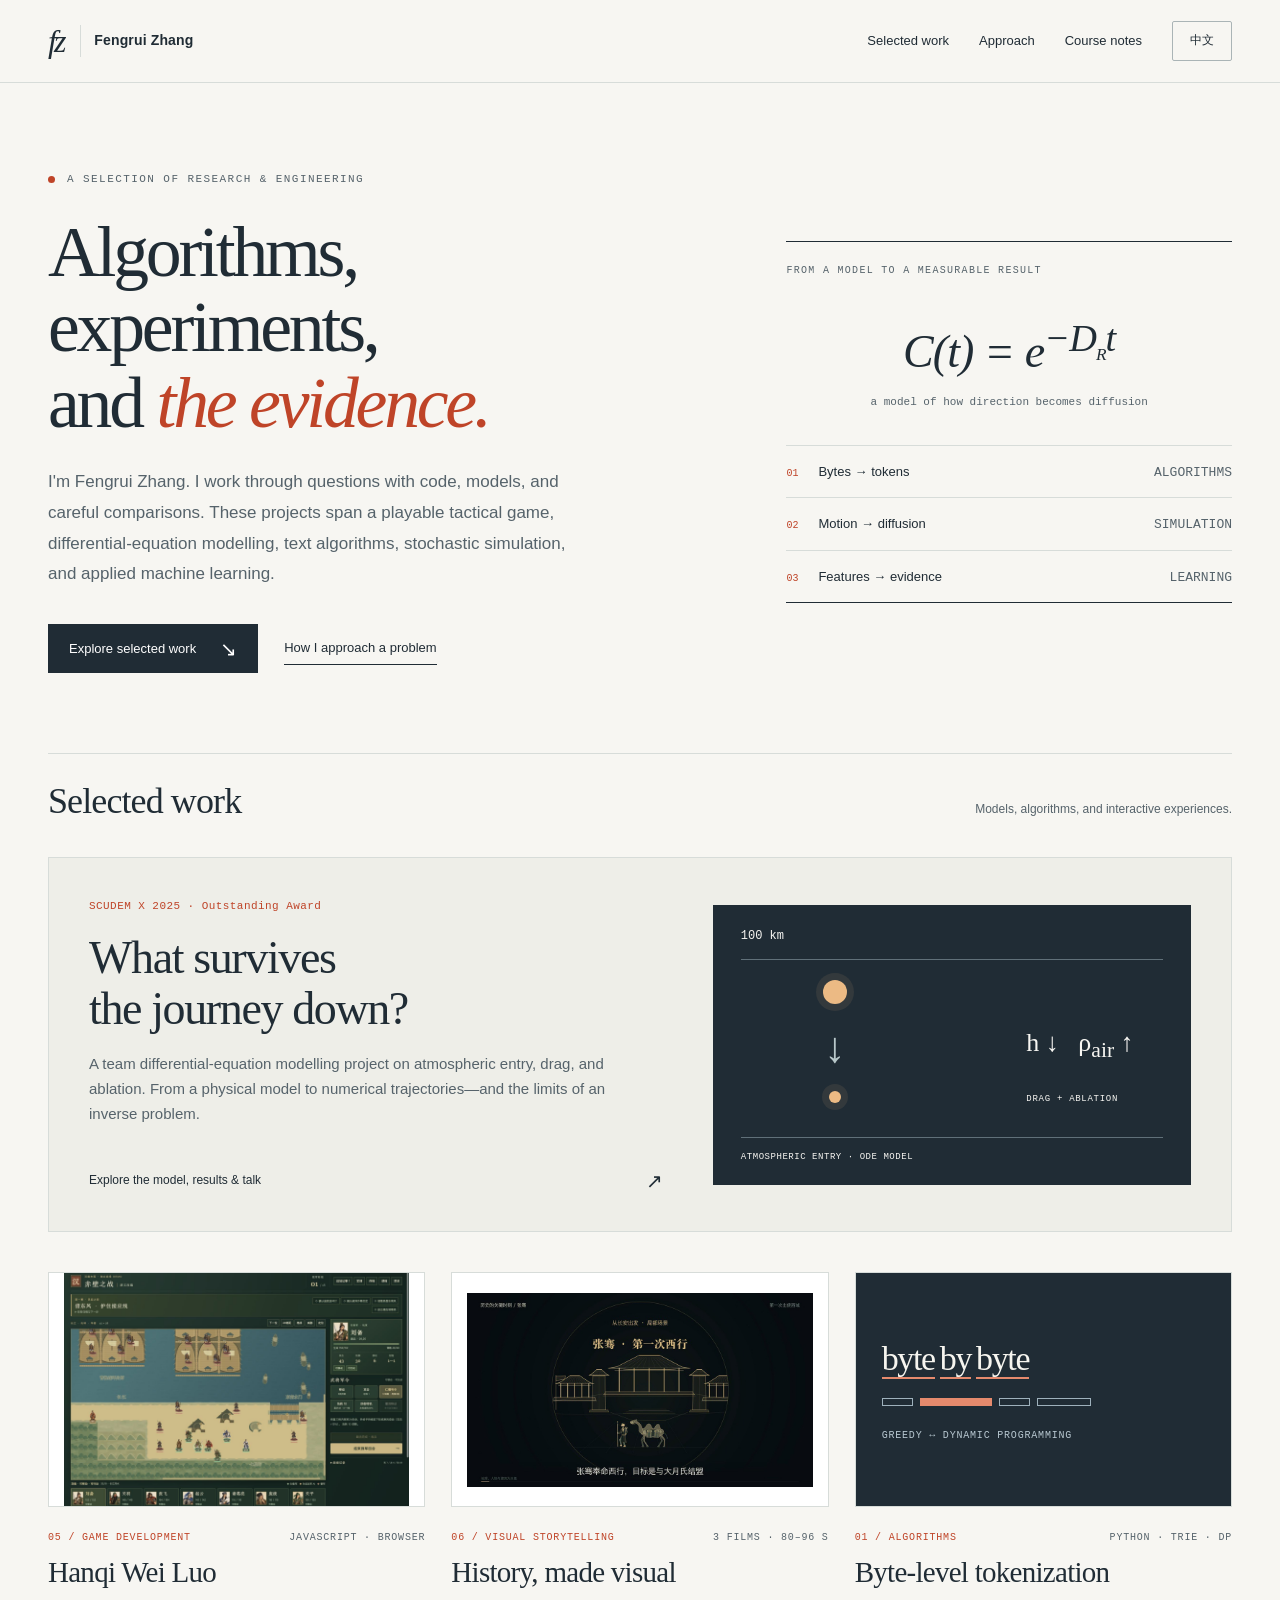
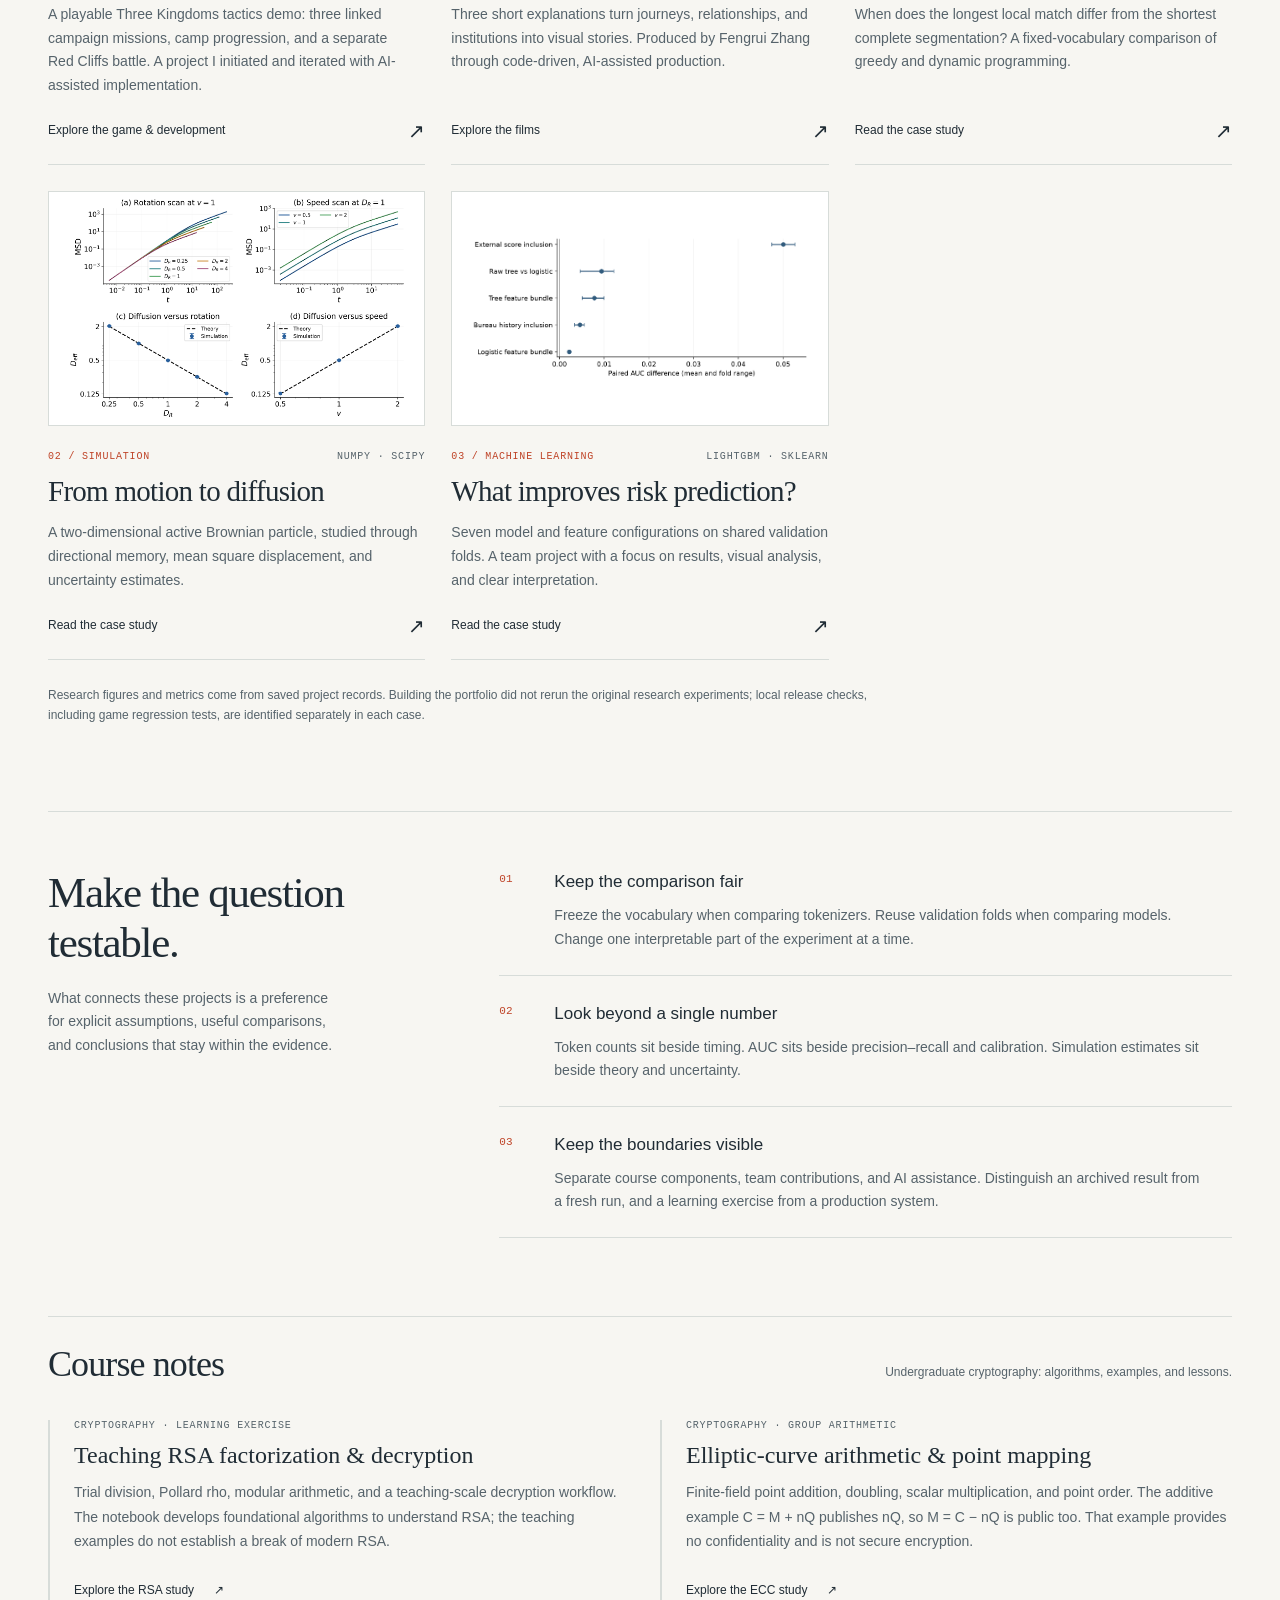
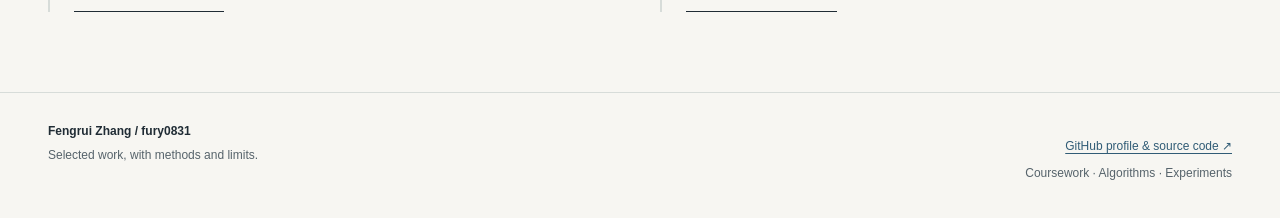
==== commit a2cd44d3: "Add history visualization film collection" ====
--- a/index.html
+++ b/index.html
@@ -19,7 +19,7 @@
 <noscript><p class="no-js-message">This page is available in English without JavaScript. Enable JavaScript for the Chinese translation and mobile menu. / 开启 JavaScript 可使用中文切换与手机导航。</p></noscript>
 <main id="main" class="wrap" tabindex="-1">
 <section class="hero" aria-labelledby="hero-title"><div><div class="eyebrow"><span data-lang="en" lang="en">A selection of research & engineering</span><span data-lang="zh" lang="zh-CN">研究与工程作品选集</span></div><h1 id="hero-title"><span data-lang="en" lang="en">Algorithms,<br>experiments,<br>and <em>the evidence.</em></span><span data-lang="zh" lang="zh-CN">从算法与实验，<br>走向<em>有依据的结论。</em></span></h1><p class="hero-intro"><span data-lang="en" lang="en">I'm Fengrui Zhang. I work through questions with code, models, and careful comparisons. These projects span a playable tactical game, differential-equation modelling, text algorithms, stochastic simulation, and applied machine learning.</span><span data-lang="zh" lang="zh-CN">我是 Fengrui Zhang。我用代码、模型和对照实验研究问题。这里记录战棋游戏开发、微分方程建模、字节级分词、随机过程模拟与应用机器学习中的探索。</span></p><div class="hero-actions"><a class="button" href="#work"><span data-lang="en" lang="en">Explore selected work</span><span data-lang="zh" lang="zh-CN">浏览精选项目</span><span class="arrow" aria-hidden="true">↘</span></a><a class="text-link" href="#approach"><span data-lang="en" lang="en">How I approach a problem</span><span data-lang="zh" lang="zh-CN">我如何研究问题</span></a></div></div><div class="index-board"><div class="board-label"><span data-lang="en" lang="en">From a model to a measurable result</span><span data-lang="zh" lang="zh-CN">从模型到可衡量的结果</span></div><div class="board-equation" aria-label="Direction correlation C of t equals exponential of minus rotational diffusion rate times t" data-label-en="Direction correlation C of t equals exponential of minus rotational diffusion rate times t" data-label-zh="方向自相关 C(t) 等于 e 的负旋转扩散率乘时间次方">C(t) = e<sup>−D<sub>R</sub>t</sup></div><div class="board-note"><span data-lang="en" lang="en">a model of how direction becomes diffusion</span><span data-lang="zh" lang="zh-CN">方向的随机变化，如何带来扩散</span></div><a class="board-row" href="projects/tokenizer.html"><b>01</b><span><span data-lang="en" lang="en">Bytes → tokens</span><span data-lang="zh" lang="zh-CN">字节 → token</span></span><small><span data-lang="en" lang="en">ALGORITHMS</span><span data-lang="zh" lang="zh-CN">算法</span></small></a><a class="board-row" href="projects/active-brownian.html"><b>02</b><span><span data-lang="en" lang="en">Motion → diffusion</span><span data-lang="zh" lang="zh-CN">运动 → 扩散</span></span><small><span data-lang="en" lang="en">SIMULATION</span><span data-lang="zh" lang="zh-CN">模拟</span></small></a><a class="board-row" href="projects/home-credit.html"><b>03</b><span><span data-lang="en" lang="en">Features → evidence</span><span data-lang="zh" lang="zh-CN">特征 → 证据</span></span><small><span data-lang="en" lang="en">LEARNING</span><span data-lang="zh" lang="zh-CN">机器学习</span></small></a></div></section>
-<section class="work" id="work" aria-labelledby="work-title"><div class="section-head"><h2 id="work-title"><span data-lang="en" lang="en">Selected work</span><span data-lang="zh" lang="zh-CN">精选项目</span></h2><p><span data-lang="en" lang="en">Models, algorithms, and interactive experiences.</span><span data-lang="zh" lang="zh-CN">模型、算法与可交互的作品。</span></p></div><a class="award-feature" href="projects/space-dust.html"><div><div class="award-badge">SCUDEM X 2025 · Outstanding Award</div><h3><span data-lang="en" lang="en">What survives<br>the journey down?</span><span data-lang="zh" lang="zh-CN">一粒宇宙尘埃，<br>如何穿过大气？</span></h3><p><span data-lang="en" lang="en">A team differential-equation modelling project on atmospheric entry, drag, and ablation. From a physical model to numerical trajectories—and the limits of an inverse problem.</span><span data-lang="zh" lang="zh-CN">团队微分方程建模项目：用大气进入、阻力与烧蚀模型研究颗粒演化，并分析数值模拟和逆问题的边界。</span></p><div class="card-footer"><span><span data-lang="en" lang="en">Explore the model, results & talk</span><span data-lang="zh" lang="zh-CN">查看模型、结果与讲解</span></span><span class="arrow" aria-hidden="true">↗</span></div></div><div class="dust-schematic" aria-hidden="true"><div class="dust-altitude">100 km</div><div class="dust-track"><span class="dust-grain"></span><span class="dust-arrow">↓</span><span class="dust-grain small"></span></div><div class="dust-law">h ↓ &nbsp; ρ<sub>air</sub> ↑<br><small>DRAG + ABLATION</small></div><div class="dust-ground">ATMOSPHERIC ENTRY · ODE MODEL</div></div></a><div class="project-grid"><a class="project-card" href="projects/hanqi-wei-luo.html"><div class="card-visual"><img src="assets/hanqi-gameplay.jpg" loading="lazy" alt="Browser gameplay screenshot of Hanqi Wei Luo, a Three Kingdoms tactical game demo." data-alt-en="Browser gameplay screenshot of Hanqi Wei Luo, a Three Kingdoms tactical game demo." data-alt-zh="《汉旗未落》三国战棋 Demo 的实际浏览器截图。"></div><div class="card-meta"><b>05 / <span data-lang="en" lang="en">Game development</span><span data-lang="zh" lang="zh-CN">游戏开发</span></b><span>JavaScript · Browser</span></div><h3><span data-lang="en" lang="en">Hanqi Wei Luo</span><span data-lang="zh" lang="zh-CN">汉旗未落</span></h3><p><span data-lang="en" lang="en">A playable Three Kingdoms tactics demo: three linked campaign missions, camp progression, and a separate Red Cliffs battle. A project I initiated and iterated with AI-assisted implementation.</span><span data-lang="zh" lang="zh-CN">可游玩的三国战棋 Demo：三关连续主线、营地成长，以及独立赤壁战场。由我发起并迭代设计，借助 AI 辅助实现。</span></p><div class="card-footer"><span><span data-lang="en" lang="en">Explore the game & development</span><span data-lang="zh" lang="zh-CN">了解游戏与开发过程</span></span><span class="arrow" aria-hidden="true">↗</span></div></a>
+<section class="work" id="work" aria-labelledby="work-title"><div class="section-head"><h2 id="work-title"><span data-lang="en" lang="en">Selected work</span><span data-lang="zh" lang="zh-CN">精选项目</span></h2><p><span data-lang="en" lang="en">Models, algorithms, and interactive experiences.</span><span data-lang="zh" lang="zh-CN">模型、算法与可交互的作品。</span></p></div><a class="award-feature" href="projects/space-dust.html"><div><div class="award-badge">SCUDEM X 2025 · Outstanding Award</div><h3><span data-lang="en" lang="en">What survives<br>the journey down?</span><span data-lang="zh" lang="zh-CN">一粒宇宙尘埃，<br>如何穿过大气？</span></h3><p><span data-lang="en" lang="en">A team differential-equation modelling project on atmospheric entry, drag, and ablation. From a physical model to numerical trajectories—and the limits of an inverse problem.</span><span data-lang="zh" lang="zh-CN">团队微分方程建模项目：用大气进入、阻力与烧蚀模型研究颗粒演化，并分析数值模拟和逆问题的边界。</span></p><div class="card-footer"><span><span data-lang="en" lang="en">Explore the model, results & talk</span><span data-lang="zh" lang="zh-CN">查看模型、结果与讲解</span></span><span class="arrow" aria-hidden="true">↗</span></div></div><div class="dust-schematic" aria-hidden="true"><div class="dust-altitude">100 km</div><div class="dust-track"><span class="dust-grain"></span><span class="dust-arrow">↓</span><span class="dust-grain small"></span></div><div class="dust-law">h ↓ &nbsp; ρ<sub>air</sub> ↑<br><small>DRAG + ABLATION</small></div><div class="dust-ground">ATMOSPHERIC ENTRY · ODE MODEL</div></div></a><div class="project-grid"><a class="project-card" href="projects/hanqi-wei-luo.html"><div class="card-visual"><img src="assets/hanqi-gameplay.jpg" loading="lazy" alt="Browser gameplay screenshot of Hanqi Wei Luo, a Three Kingdoms tactical game demo." data-alt-en="Browser gameplay screenshot of Hanqi Wei Luo, a Three Kingdoms tactical game demo." data-alt-zh="《汉旗未落》三国战棋 Demo 的实际浏览器截图。"></div><div class="card-meta"><b>05 / <span data-lang="en" lang="en">Game development</span><span data-lang="zh" lang="zh-CN">游戏开发</span></b><span>JavaScript · Browser</span></div><h3><span data-lang="en" lang="en">Hanqi Wei Luo</span><span data-lang="zh" lang="zh-CN">汉旗未落</span></h3><p><span data-lang="en" lang="en">A playable Three Kingdoms tactics demo: three linked campaign missions, camp progression, and a separate Red Cliffs battle. A project I initiated and iterated with AI-assisted implementation.</span><span data-lang="zh" lang="zh-CN">可游玩的三国战棋 Demo：三关连续主线、营地成长，以及独立赤壁战场。由我发起并迭代设计，借助 AI 辅助实现。</span></p><div class="card-footer"><span><span data-lang="en" lang="en">Explore the game & development</span><span data-lang="zh" lang="zh-CN">了解游戏与开发过程</span></span><span class="arrow" aria-hidden="true">↗</span></div></a><a class="project-card" href="projects/history-videos.html"><div class="card-visual"><img src="assets/history-zhang-qian.jpg" loading="lazy" decoding="async" alt="Cover frame from the Zhang Qian history video." data-alt-en="Cover frame from the Zhang Qian history video." data-alt-zh="张骞历史知识视频的封面帧。"></div><div class="card-meta"><b>06 / <span data-lang="en" lang="en">Visual storytelling</span><span data-lang="zh" lang="zh-CN">知识可视化</span></b><span>3 films · 80–96 s</span></div><h3><span data-lang="en" lang="en">History, made visual</span><span data-lang="zh" lang="zh-CN">让历史知识看得见</span></h3><p><span data-lang="en" lang="en">Three short explanations turn journeys, relationships, and institutions into visual stories. Produced by Fengrui Zhang through code-driven, AI-assisted production.</span><span data-lang="zh" lang="zh-CN">以路线、人物关系与制度流程组织三集短片。由 Fengrui Zhang 制作，采用代码驱动与 AI 辅助的制作流程。</span></p><div class="card-footer"><span><span data-lang="en" lang="en">Explore the films</span><span data-lang="zh" lang="zh-CN">查看三集作品</span></span><span class="arrow" aria-hidden="true">↗</span></div></a>
 <a class="project-card" href="projects/tokenizer.html"><div class="card-visual token-visual" aria-hidden="true"><div class="token-word"><span>byte</span><span>by</span><span>byte</span></div><div class="token-route"><i></i><i></i><i></i><i></i></div><div class="token-caption">GREEDY ↔ DYNAMIC PROGRAMMING</div></div><div class="card-meta"><b>01 / <span data-lang="en" lang="en">Algorithms</span><span data-lang="zh" lang="zh-CN">算法</span></b><span>Python · Trie · DP</span></div><h3><span data-lang="en" lang="en">Byte-level tokenization</span><span data-lang="zh" lang="zh-CN">字节级分词</span></h3><p><span data-lang="en" lang="en">When does the longest local match differ from the shortest complete segmentation? A fixed-vocabulary comparison of greedy and dynamic programming.</span><span data-lang="zh" lang="zh-CN">局部最长匹配，是否也带来全局最少 token？在固定词表下比较贪心与动态规划的取舍。</span></p><div class="card-footer"><span><span data-lang="en" lang="en">Read the case study</span><span data-lang="zh" lang="zh-CN">阅读案例</span></span><span class="arrow" aria-hidden="true">↗</span></div></a>
 <a class="project-card" href="projects/active-brownian.html"><div class="card-visual"><img src="assets/abp-msd.png" loading="eager" alt="Saved simulation curves and theoretical diffusion scaling for an active Brownian particle." data-alt-en="Saved simulation curves and theoretical diffusion scaling for an active Brownian particle." data-alt-zh="主动布朗粒子的已有模拟曲线与理论扩散标度对照图。"></div><div class="card-meta"><b>02 / <span data-lang="en" lang="en">Simulation</span><span data-lang="zh" lang="zh-CN">随机模拟</span></b><span>NumPy · SciPy</span></div><h3><span data-lang="en" lang="en">From motion to diffusion</span><span data-lang="zh" lang="zh-CN">从运动到扩散</span></h3><p><span data-lang="en" lang="en">A two-dimensional active Brownian particle, studied through directional memory, mean square displacement, and uncertainty estimates.</span><span data-lang="zh" lang="zh-CN">通过方向记忆、均方位移与不确定性估计，研究二维主动布朗粒子的扩散行为。</span></p><div class="card-footer"><span><span data-lang="en" lang="en">Read the case study</span><span data-lang="zh" lang="zh-CN">阅读案例</span></span><span class="arrow" aria-hidden="true">↗</span></div></a>
 <a class="project-card" href="projects/home-credit.html"><div class="card-visual"><img src="assets/credit-feature-gains.png" loading="eager" alt="Paired ROC-AUC gains from five model and feature comparisons in Home Credit." data-alt-en="Paired ROC-AUC gains from five model and feature comparisons in Home Credit." data-alt-zh="Home Credit 五项模型与特征对照的配对 ROC-AUC 增益。"></div><div class="card-meta"><b>03 / <span data-lang="en" lang="en">Machine learning</span><span data-lang="zh" lang="zh-CN">机器学习</span></b><span>LightGBM · sklearn</span></div><h3><span data-lang="en" lang="en">What improves risk prediction?</span><span data-lang="zh" lang="zh-CN">什么改善了风险预测？</span></h3><p><span data-lang="en" lang="en">Seven model and feature configurations on shared validation folds. A team project with a focus on results, visual analysis, and clear interpretation.</span><span data-lang="zh" lang="zh-CN">在相同验证划分上比较七种模型与特征配置。团队项目中，我负责结果分析、图表与成果整合。</span></p><div class="card-footer"><span><span data-lang="en" lang="en">Read the case study</span><span data-lang="zh" lang="zh-CN">阅读案例</span></span><span class="arrow" aria-hidden="true">↗</span></div></a>
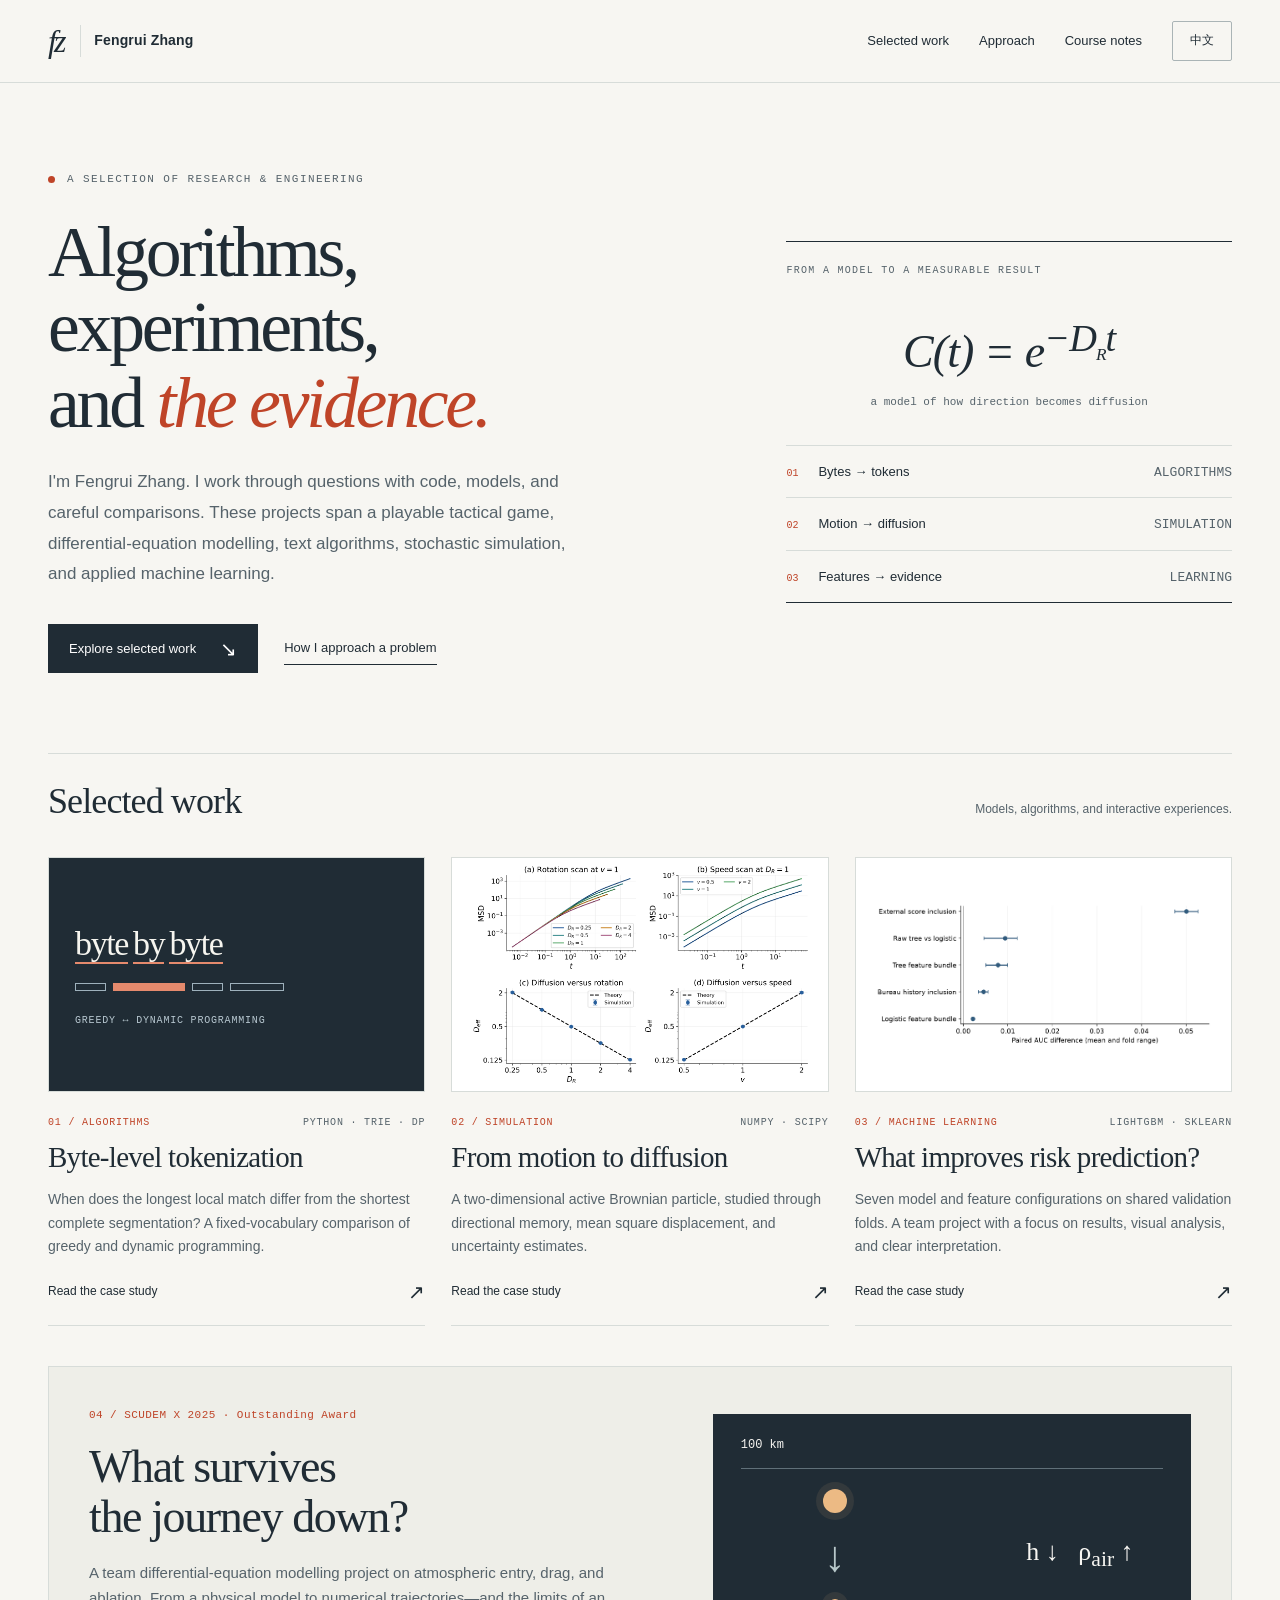
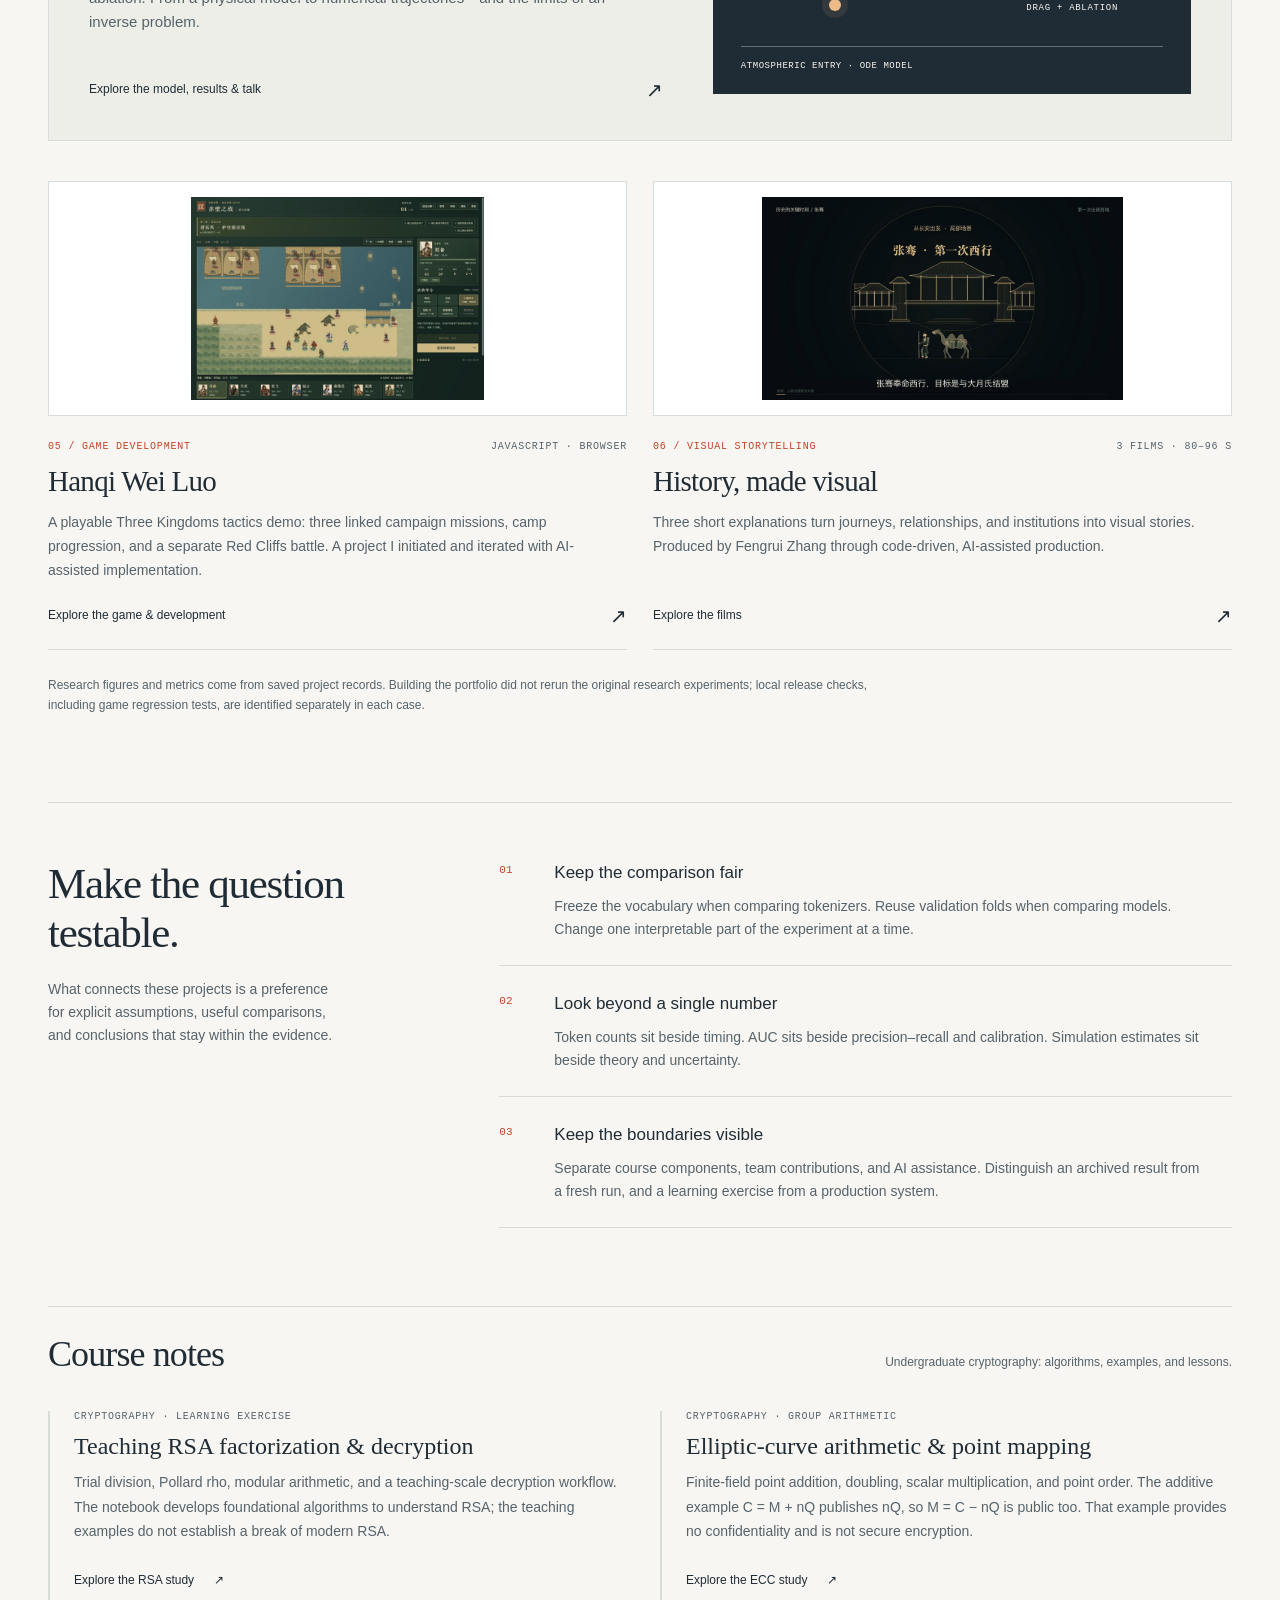
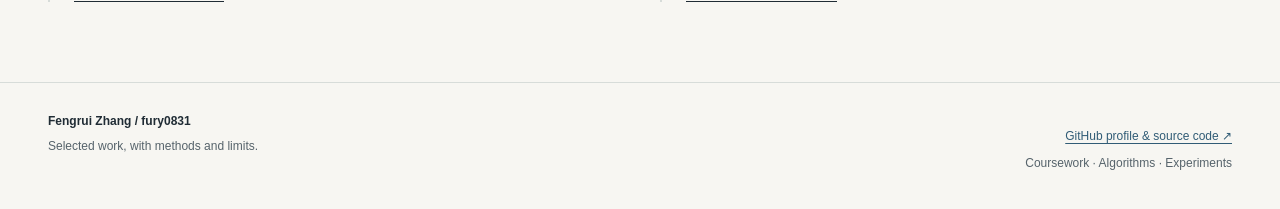
==== commit 972fa2d5: "Align homepage project layout with numbers 01 through 06" ====
--- a/index.html
+++ b/index.html
@@ -5,7 +5,7 @@
 <meta name="description" content="Selected work by Fengrui Zhang: Hanqi Wei Luo tactical game, SCUDEM modelling, tokenization, active Brownian particles, and Home Credit analysis." data-en="Selected work by Fengrui Zhang: Hanqi Wei Luo tactical game, SCUDEM modelling, tokenization, active Brownian particles, and Home Credit analysis." data-zh="Fengrui Zhang 的研究与工程作品：《汉旗未落》战棋游戏、SCUDEM 建模、分词算法、主动布朗粒子与 Home Credit 分析。">
 <title>Fengrui Zhang — Selected work</title>
 <link rel="icon" type="image/svg+xml" href="assets/favicon.svg">
-<link rel="stylesheet" href="styles.css"><script src="app.js" defer></script>
+<link rel="stylesheet" href="styles.css?v=20261029-order"><script src="app.js" defer></script>
 </head><body data-title-en="Fengrui Zhang — Selected work" data-title-zh="Fengrui Zhang — 研究与工程作品集">
 <a class="skip" href="#main"><span data-lang="en" lang="en">Skip to content</span><span data-lang="zh" lang="zh-CN">跳至正文</span></a>
 <header class="site-header"><div class="wrap header-inner">
@@ -19,11 +19,11 @@
 <noscript><p class="no-js-message">This page is available in English without JavaScript. Enable JavaScript for the Chinese translation and mobile menu. / 开启 JavaScript 可使用中文切换与手机导航。</p></noscript>
 <main id="main" class="wrap" tabindex="-1">
 <section class="hero" aria-labelledby="hero-title"><div><div class="eyebrow"><span data-lang="en" lang="en">A selection of research & engineering</span><span data-lang="zh" lang="zh-CN">研究与工程作品选集</span></div><h1 id="hero-title"><span data-lang="en" lang="en">Algorithms,<br>experiments,<br>and <em>the evidence.</em></span><span data-lang="zh" lang="zh-CN">从算法与实验，<br>走向<em>有依据的结论。</em></span></h1><p class="hero-intro"><span data-lang="en" lang="en">I'm Fengrui Zhang. I work through questions with code, models, and careful comparisons. These projects span a playable tactical game, differential-equation modelling, text algorithms, stochastic simulation, and applied machine learning.</span><span data-lang="zh" lang="zh-CN">我是 Fengrui Zhang。我用代码、模型和对照实验研究问题。这里记录战棋游戏开发、微分方程建模、字节级分词、随机过程模拟与应用机器学习中的探索。</span></p><div class="hero-actions"><a class="button" href="#work"><span data-lang="en" lang="en">Explore selected work</span><span data-lang="zh" lang="zh-CN">浏览精选项目</span><span class="arrow" aria-hidden="true">↘</span></a><a class="text-link" href="#approach"><span data-lang="en" lang="en">How I approach a problem</span><span data-lang="zh" lang="zh-CN">我如何研究问题</span></a></div></div><div class="index-board"><div class="board-label"><span data-lang="en" lang="en">From a model to a measurable result</span><span data-lang="zh" lang="zh-CN">从模型到可衡量的结果</span></div><div class="board-equation" aria-label="Direction correlation C of t equals exponential of minus rotational diffusion rate times t" data-label-en="Direction correlation C of t equals exponential of minus rotational diffusion rate times t" data-label-zh="方向自相关 C(t) 等于 e 的负旋转扩散率乘时间次方">C(t) = e<sup>−D<sub>R</sub>t</sup></div><div class="board-note"><span data-lang="en" lang="en">a model of how direction becomes diffusion</span><span data-lang="zh" lang="zh-CN">方向的随机变化，如何带来扩散</span></div><a class="board-row" href="projects/tokenizer.html"><b>01</b><span><span data-lang="en" lang="en">Bytes → tokens</span><span data-lang="zh" lang="zh-CN">字节 → token</span></span><small><span data-lang="en" lang="en">ALGORITHMS</span><span data-lang="zh" lang="zh-CN">算法</span></small></a><a class="board-row" href="projects/active-brownian.html"><b>02</b><span><span data-lang="en" lang="en">Motion → diffusion</span><span data-lang="zh" lang="zh-CN">运动 → 扩散</span></span><small><span data-lang="en" lang="en">SIMULATION</span><span data-lang="zh" lang="zh-CN">模拟</span></small></a><a class="board-row" href="projects/home-credit.html"><b>03</b><span><span data-lang="en" lang="en">Features → evidence</span><span data-lang="zh" lang="zh-CN">特征 → 证据</span></span><small><span data-lang="en" lang="en">LEARNING</span><span data-lang="zh" lang="zh-CN">机器学习</span></small></a></div></section>
-<section class="work" id="work" aria-labelledby="work-title"><div class="section-head"><h2 id="work-title"><span data-lang="en" lang="en">Selected work</span><span data-lang="zh" lang="zh-CN">精选项目</span></h2><p><span data-lang="en" lang="en">Models, algorithms, and interactive experiences.</span><span data-lang="zh" lang="zh-CN">模型、算法与可交互的作品。</span></p></div><a class="award-feature" href="projects/space-dust.html"><div><div class="award-badge">SCUDEM X 2025 · Outstanding Award</div><h3><span data-lang="en" lang="en">What survives<br>the journey down?</span><span data-lang="zh" lang="zh-CN">一粒宇宙尘埃，<br>如何穿过大气？</span></h3><p><span data-lang="en" lang="en">A team differential-equation modelling project on atmospheric entry, drag, and ablation. From a physical model to numerical trajectories—and the limits of an inverse problem.</span><span data-lang="zh" lang="zh-CN">团队微分方程建模项目：用大气进入、阻力与烧蚀模型研究颗粒演化，并分析数值模拟和逆问题的边界。</span></p><div class="card-footer"><span><span data-lang="en" lang="en">Explore the model, results & talk</span><span data-lang="zh" lang="zh-CN">查看模型、结果与讲解</span></span><span class="arrow" aria-hidden="true">↗</span></div></div><div class="dust-schematic" aria-hidden="true"><div class="dust-altitude">100 km</div><div class="dust-track"><span class="dust-grain"></span><span class="dust-arrow">↓</span><span class="dust-grain small"></span></div><div class="dust-law">h ↓ &nbsp; ρ<sub>air</sub> ↑<br><small>DRAG + ABLATION</small></div><div class="dust-ground">ATMOSPHERIC ENTRY · ODE MODEL</div></div></a><div class="project-grid"><a class="project-card" href="projects/hanqi-wei-luo.html"><div class="card-visual"><img src="assets/hanqi-gameplay.jpg" loading="lazy" alt="Browser gameplay screenshot of Hanqi Wei Luo, a Three Kingdoms tactical game demo." data-alt-en="Browser gameplay screenshot of Hanqi Wei Luo, a Three Kingdoms tactical game demo." data-alt-zh="《汉旗未落》三国战棋 Demo 的实际浏览器截图。"></div><div class="card-meta"><b>05 / <span data-lang="en" lang="en">Game development</span><span data-lang="zh" lang="zh-CN">游戏开发</span></b><span>JavaScript · Browser</span></div><h3><span data-lang="en" lang="en">Hanqi Wei Luo</span><span data-lang="zh" lang="zh-CN">汉旗未落</span></h3><p><span data-lang="en" lang="en">A playable Three Kingdoms tactics demo: three linked campaign missions, camp progression, and a separate Red Cliffs battle. A project I initiated and iterated with AI-assisted implementation.</span><span data-lang="zh" lang="zh-CN">可游玩的三国战棋 Demo：三关连续主线、营地成长，以及独立赤壁战场。由我发起并迭代设计，借助 AI 辅助实现。</span></p><div class="card-footer"><span><span data-lang="en" lang="en">Explore the game & development</span><span data-lang="zh" lang="zh-CN">了解游戏与开发过程</span></span><span class="arrow" aria-hidden="true">↗</span></div></a><a class="project-card" href="projects/history-videos.html"><div class="card-visual"><img src="assets/history-zhang-qian.jpg" loading="lazy" decoding="async" alt="Cover frame from the Zhang Qian history video." data-alt-en="Cover frame from the Zhang Qian history video." data-alt-zh="张骞历史知识视频的封面帧。"></div><div class="card-meta"><b>06 / <span data-lang="en" lang="en">Visual storytelling</span><span data-lang="zh" lang="zh-CN">知识可视化</span></b><span>3 films · 80–96 s</span></div><h3><span data-lang="en" lang="en">History, made visual</span><span data-lang="zh" lang="zh-CN">让历史知识看得见</span></h3><p><span data-lang="en" lang="en">Three short explanations turn journeys, relationships, and institutions into visual stories. Produced by Fengrui Zhang through code-driven, AI-assisted production.</span><span data-lang="zh" lang="zh-CN">以路线、人物关系与制度流程组织三集短片。由 Fengrui Zhang 制作，采用代码驱动与 AI 辅助的制作流程。</span></p><div class="card-footer"><span><span data-lang="en" lang="en">Explore the films</span><span data-lang="zh" lang="zh-CN">查看三集作品</span></span><span class="arrow" aria-hidden="true">↗</span></div></a>
+<section class="work" id="work" aria-labelledby="work-title"><div class="section-head"><h2 id="work-title"><span data-lang="en" lang="en">Selected work</span><span data-lang="zh" lang="zh-CN">精选项目</span></h2><p><span data-lang="en" lang="en">Models, algorithms, and interactive experiences.</span><span data-lang="zh" lang="zh-CN">模型、算法与可交互的作品。</span></p></div><div class="work-sequence"><div class="project-grid">
 <a class="project-card" href="projects/tokenizer.html"><div class="card-visual token-visual" aria-hidden="true"><div class="token-word"><span>byte</span><span>by</span><span>byte</span></div><div class="token-route"><i></i><i></i><i></i><i></i></div><div class="token-caption">GREEDY ↔ DYNAMIC PROGRAMMING</div></div><div class="card-meta"><b>01 / <span data-lang="en" lang="en">Algorithms</span><span data-lang="zh" lang="zh-CN">算法</span></b><span>Python · Trie · DP</span></div><h3><span data-lang="en" lang="en">Byte-level tokenization</span><span data-lang="zh" lang="zh-CN">字节级分词</span></h3><p><span data-lang="en" lang="en">When does the longest local match differ from the shortest complete segmentation? A fixed-vocabulary comparison of greedy and dynamic programming.</span><span data-lang="zh" lang="zh-CN">局部最长匹配，是否也带来全局最少 token？在固定词表下比较贪心与动态规划的取舍。</span></p><div class="card-footer"><span><span data-lang="en" lang="en">Read the case study</span><span data-lang="zh" lang="zh-CN">阅读案例</span></span><span class="arrow" aria-hidden="true">↗</span></div></a>
 <a class="project-card" href="projects/active-brownian.html"><div class="card-visual"><img src="assets/abp-msd.png" loading="eager" alt="Saved simulation curves and theoretical diffusion scaling for an active Brownian particle." data-alt-en="Saved simulation curves and theoretical diffusion scaling for an active Brownian particle." data-alt-zh="主动布朗粒子的已有模拟曲线与理论扩散标度对照图。"></div><div class="card-meta"><b>02 / <span data-lang="en" lang="en">Simulation</span><span data-lang="zh" lang="zh-CN">随机模拟</span></b><span>NumPy · SciPy</span></div><h3><span data-lang="en" lang="en">From motion to diffusion</span><span data-lang="zh" lang="zh-CN">从运动到扩散</span></h3><p><span data-lang="en" lang="en">A two-dimensional active Brownian particle, studied through directional memory, mean square displacement, and uncertainty estimates.</span><span data-lang="zh" lang="zh-CN">通过方向记忆、均方位移与不确定性估计，研究二维主动布朗粒子的扩散行为。</span></p><div class="card-footer"><span><span data-lang="en" lang="en">Read the case study</span><span data-lang="zh" lang="zh-CN">阅读案例</span></span><span class="arrow" aria-hidden="true">↗</span></div></a>
 <a class="project-card" href="projects/home-credit.html"><div class="card-visual"><img src="assets/credit-feature-gains.png" loading="eager" alt="Paired ROC-AUC gains from five model and feature comparisons in Home Credit." data-alt-en="Paired ROC-AUC gains from five model and feature comparisons in Home Credit." data-alt-zh="Home Credit 五项模型与特征对照的配对 ROC-AUC 增益。"></div><div class="card-meta"><b>03 / <span data-lang="en" lang="en">Machine learning</span><span data-lang="zh" lang="zh-CN">机器学习</span></b><span>LightGBM · sklearn</span></div><h3><span data-lang="en" lang="en">What improves risk prediction?</span><span data-lang="zh" lang="zh-CN">什么改善了风险预测？</span></h3><p><span data-lang="en" lang="en">Seven model and feature configurations on shared validation folds. A team project with a focus on results, visual analysis, and clear interpretation.</span><span data-lang="zh" lang="zh-CN">在相同验证划分上比较七种模型与特征配置。团队项目中，我负责结果分析、图表与成果整合。</span></p><div class="card-footer"><span><span data-lang="en" lang="en">Read the case study</span><span data-lang="zh" lang="zh-CN">阅读案例</span></span><span class="arrow" aria-hidden="true">↗</span></div></a>
-</div><p class="work-note"><span data-lang="en" lang="en">Research figures and metrics come from saved project records. Building the portfolio did not rerun the original research experiments; local release checks, including game regression tests, are identified separately in each case.</span><span data-lang="zh" lang="zh-CN">研究图表与指标来自已有项目记录；制作作品集时未重跑原始研究实验。包括游戏回归在内的本地发布检查，在各案例中另行说明。</span></p></section>
+</div><a class="award-feature" href="projects/space-dust.html"><div><div class="award-badge">04 / SCUDEM X 2025 · Outstanding Award</div><h3><span data-lang="en" lang="en">What survives<br>the journey down?</span><span data-lang="zh" lang="zh-CN">一粒宇宙尘埃，<br>如何穿过大气？</span></h3><p><span data-lang="en" lang="en">A team differential-equation modelling project on atmospheric entry, drag, and ablation. From a physical model to numerical trajectories—and the limits of an inverse problem.</span><span data-lang="zh" lang="zh-CN">团队微分方程建模项目：用大气进入、阻力与烧蚀模型研究颗粒演化，并分析数值模拟和逆问题的边界。</span></p><div class="card-footer"><span><span data-lang="en" lang="en">Explore the model, results & talk</span><span data-lang="zh" lang="zh-CN">查看模型、结果与讲解</span></span><span class="arrow" aria-hidden="true">↗</span></div></div><div class="dust-schematic" aria-hidden="true"><div class="dust-altitude">100 km</div><div class="dust-track"><span class="dust-grain"></span><span class="dust-arrow">↓</span><span class="dust-grain small"></span></div><div class="dust-law">h ↓ &nbsp; ρ<sub>air</sub> ↑<br><small>DRAG + ABLATION</small></div><div class="dust-ground">ATMOSPHERIC ENTRY · ODE MODEL</div></div></a><div class="project-grid project-grid-pair"><a class="project-card" href="projects/hanqi-wei-luo.html"><div class="card-visual"><img src="assets/hanqi-gameplay.jpg" loading="lazy" alt="Browser gameplay screenshot of Hanqi Wei Luo, a Three Kingdoms tactical game demo." data-alt-en="Browser gameplay screenshot of Hanqi Wei Luo, a Three Kingdoms tactical game demo." data-alt-zh="《汉旗未落》三国战棋 Demo 的实际浏览器截图。"></div><div class="card-meta"><b>05 / <span data-lang="en" lang="en">Game development</span><span data-lang="zh" lang="zh-CN">游戏开发</span></b><span>JavaScript · Browser</span></div><h3><span data-lang="en" lang="en">Hanqi Wei Luo</span><span data-lang="zh" lang="zh-CN">汉旗未落</span></h3><p><span data-lang="en" lang="en">A playable Three Kingdoms tactics demo: three linked campaign missions, camp progression, and a separate Red Cliffs battle. A project I initiated and iterated with AI-assisted implementation.</span><span data-lang="zh" lang="zh-CN">可游玩的三国战棋 Demo：三关连续主线、营地成长，以及独立赤壁战场。由我发起并迭代设计，借助 AI 辅助实现。</span></p><div class="card-footer"><span><span data-lang="en" lang="en">Explore the game & development</span><span data-lang="zh" lang="zh-CN">了解游戏与开发过程</span></span><span class="arrow" aria-hidden="true">↗</span></div></a><a class="project-card" href="projects/history-videos.html"><div class="card-visual"><img src="assets/history-zhang-qian.jpg" loading="lazy" decoding="async" alt="Cover frame from the Zhang Qian history video." data-alt-en="Cover frame from the Zhang Qian history video." data-alt-zh="张骞历史知识视频的封面帧。"></div><div class="card-meta"><b>06 / <span data-lang="en" lang="en">Visual storytelling</span><span data-lang="zh" lang="zh-CN">知识可视化</span></b><span>3 films · 80–96 s</span></div><h3><span data-lang="en" lang="en">History, made visual</span><span data-lang="zh" lang="zh-CN">让历史知识看得见</span></h3><p><span data-lang="en" lang="en">Three short explanations turn journeys, relationships, and institutions into visual stories. Produced by Fengrui Zhang through code-driven, AI-assisted production.</span><span data-lang="zh" lang="zh-CN">以路线、人物关系与制度流程组织三集短片。由 Fengrui Zhang 制作，采用代码驱动与 AI 辅助的制作流程。</span></p><div class="card-footer"><span><span data-lang="en" lang="en">Explore the films</span><span data-lang="zh" lang="zh-CN">查看三集作品</span></span><span class="arrow" aria-hidden="true">↗</span></div></a></div></div><p class="work-note"><span data-lang="en" lang="en">Research figures and metrics come from saved project records. Building the portfolio did not rerun the original research experiments; local release checks, including game regression tests, are identified separately in each case.</span><span data-lang="zh" lang="zh-CN">研究图表与指标来自已有项目记录；制作作品集时未重跑原始研究实验。包括游戏回归在内的本地发布检查，在各案例中另行说明。</span></p></section>
 <section class="practice" id="approach" aria-labelledby="approach-title"><div><h2 id="approach-title"><span data-lang="en" lang="en">Make the question<br>testable.</span><span data-lang="zh" lang="zh-CN">让问题<br>可以被检验。</span></h2><p class="practice-intro"><span data-lang="en" lang="en">What connects these projects is a preference for explicit assumptions, useful comparisons, and conclusions that stay within the evidence.</span><span data-lang="zh" lang="zh-CN">这些项目共同关注明确的假设、有意义的对照，以及与证据相称的结论。</span></p></div><div>
 <div class="principle"><span>01</span><div><h3><span data-lang="en" lang="en">Keep the comparison fair</span><span data-lang="zh" lang="zh-CN">让对照公平</span></h3><p><span data-lang="en" lang="en">Freeze the vocabulary when comparing tokenizers. Reuse validation folds when comparing models. Change one interpretable part of the experiment at a time.</span><span data-lang="zh" lang="zh-CN">比较分词策略时固定词表，比较模型时共用验证划分，让实验的变化具有可解释性。</span></p></div></div>
 <div class="principle"><span>02</span><div><h3><span data-lang="en" lang="en">Look beyond a single number</span><span data-lang="zh" lang="zh-CN">不只看一个数字</span></h3><p><span data-lang="en" lang="en">Token counts sit beside timing. AUC sits beside precision–recall and calibration. Simulation estimates sit beside theory and uncertainty.</span><span data-lang="zh" lang="zh-CN">token 数与耗时一起看，AUC 与精确率、召回率和校准一起看，模拟估计与理论及不确定性一起看。</span></p></div></div>
--- a/styles.css
+++ b/styles.css
@@ -18,3 +18,7 @@
 @media(max-width:760px){.award-feature{grid-template-columns:1fr;gap:25px;padding:24px;margin-bottom:32px}.award-feature h3{font-size:35px}.award-badge{font-size:10px}.dust-schematic{min-height:250px}.dust-track{top:65px}.dust-law{top:102px;font-size:23px}.case-actions{align-items:flex-start;flex-direction:column;gap:12px;margin-bottom:40px}.model-equations{padding:20px}.model-equations small{font-size:11px}}
 
 .archive-links{list-style:none;padding:0;margin:24px 0}.archive-links li{padding:15px 0;border-bottom:1px solid var(--line)}
+
+/* Homepage follows project numbers in DOM and visual reading order. */
+.work-sequence{display:grid;gap:40px}.work-sequence>.award-feature{margin:0}.work-sequence>.project-grid-pair{grid-template-columns:repeat(2,minmax(0,1fr))}.work-sequence>.project-grid-pair .card-visual img{height:100%;object-fit:contain}
+@media(max-width:760px){.work-sequence{gap:35px}.work-sequence>.project-grid-pair{grid-template-columns:1fr}}
